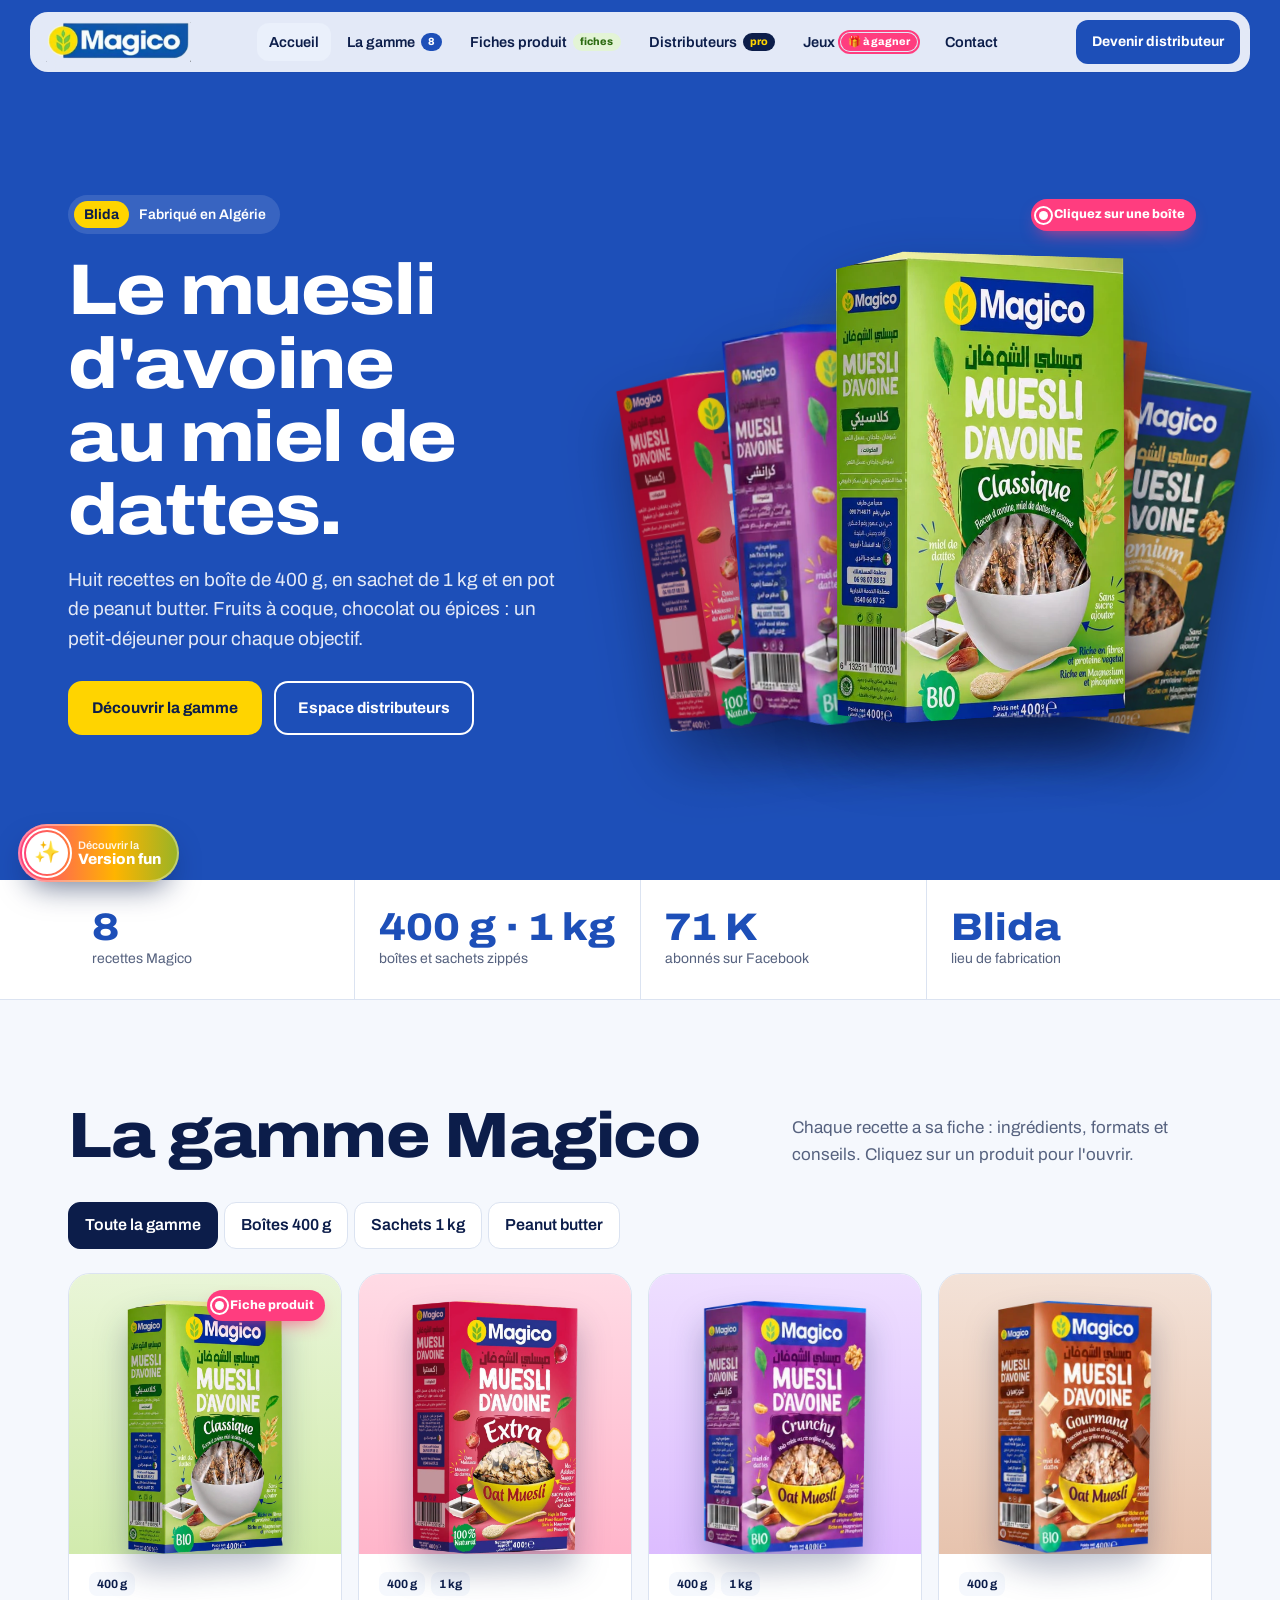
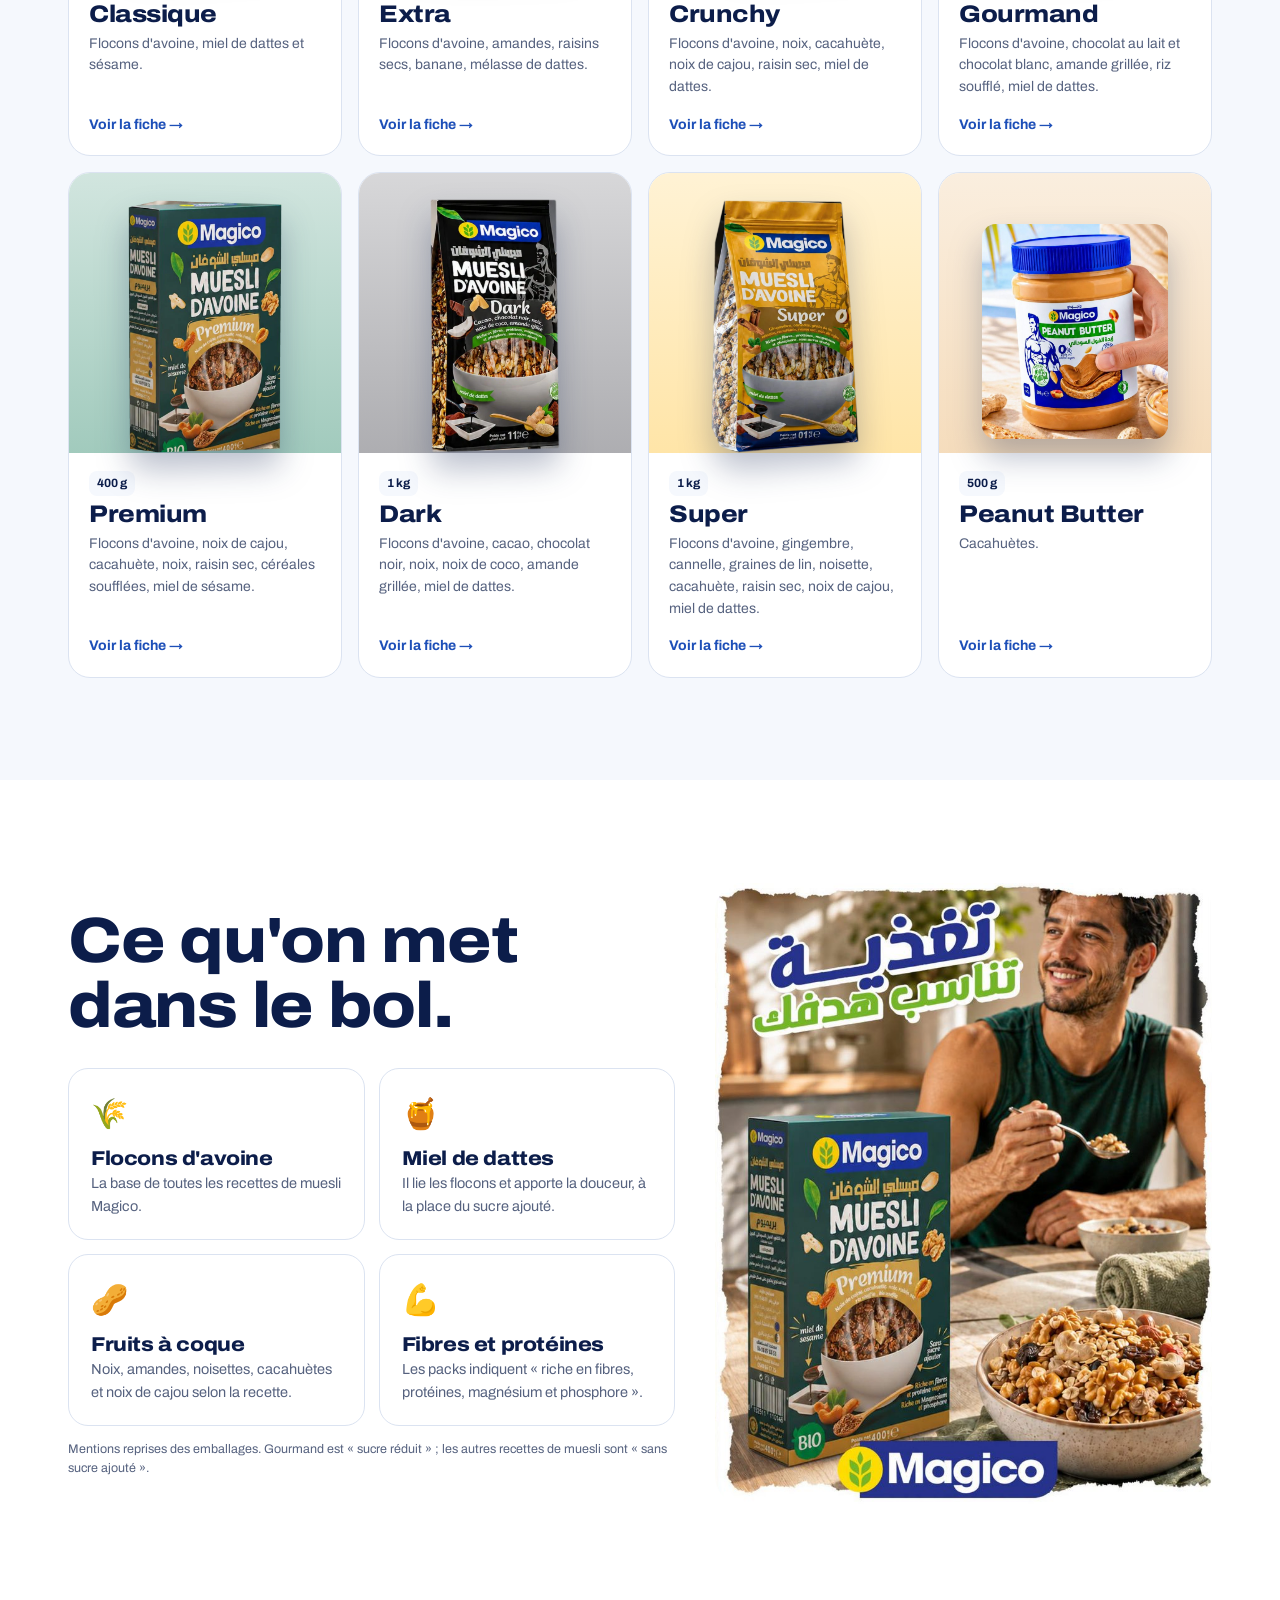
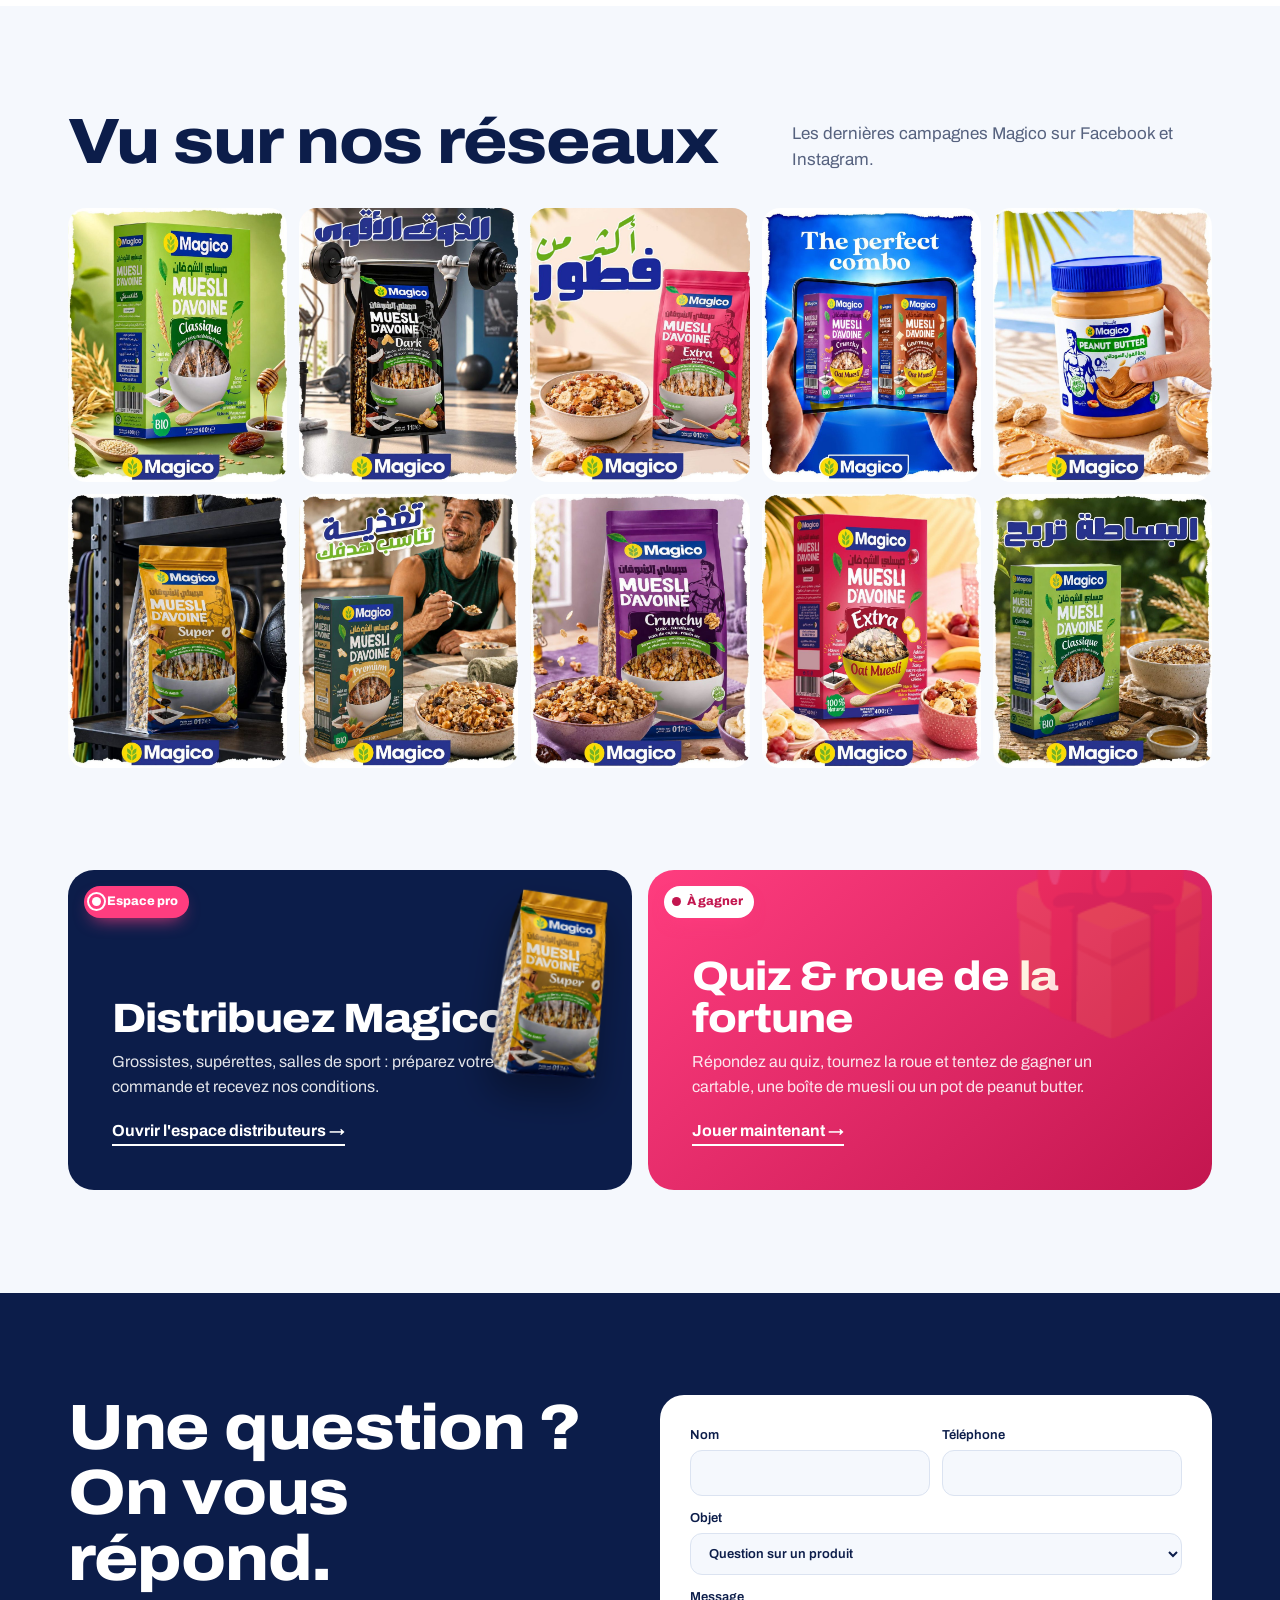
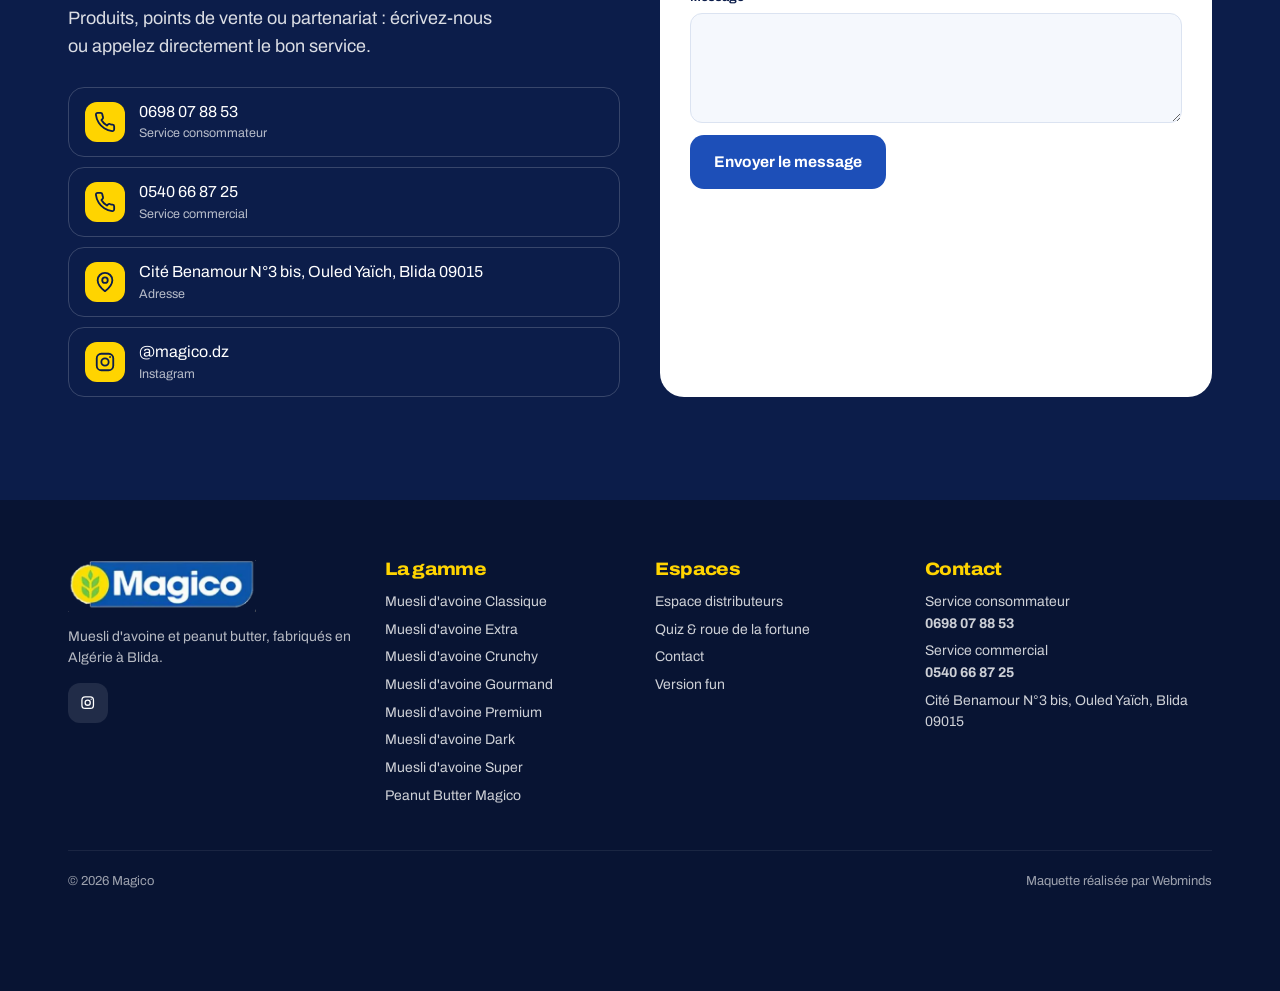
==== index.html @ 1b1b66eb "Magico : site 2 versions (corporate + fun), fiches produit, distributeurs, jeux" ====
<!DOCTYPE html>
<html lang="fr"><head>
<meta charset="utf-8"><meta name="viewport" content="width=device-width, initial-scale=1, viewport-fit=cover"><meta name="theme-color" content="#1d4fb8">
<link rel="preconnect" href="https://fonts.googleapis.com"><link rel="preconnect" href="https://fonts.gstatic.com" crossorigin>
<link href="https://fonts.googleapis.com/css2?family=Archivo:wdth,wght@100..125,400..800&family=Readex+Pro:wght@400;500;700&family=Lilita+One&family=Lalezar&display=swap" rel="stylesheet">
<link rel="stylesheet" href="style.css"><link rel="icon" href="img/logo-magico.png">
<title>Magico — Muesli d'avoine fabriqué à Blida</title>
<meta name="description" content="Magico : muesli d'avoine au miel de dattes (Classique, Extra, Crunchy, Gourmand, Premium, Dark, Super) et peanut butter. Fabriqué en Algérie, à Blida.">
</head><body data-v="corp">
<div id="hdr"></div>
<main id="main">
<section class="c-hero"><div class="wrap in">
 <div>
  <span class="kick"><b>Blida</b>Fabriqué en Algérie</span>
  <h1><span class="ln">Le muesli d'avoine</span><span class="ln">au miel de dattes.</span></h1>
  <p class="lead">Huit recettes en boîte de 400 g, en sachet de 1 kg et en pot de peanut butter. Fruits à coque, chocolat ou épices : un petit-déjeuner pour chaque objectif.</p>
  <div class="acts"><a class="btn y" href="#gamme">Découvrir la gamme</a><a class="btn o" href="distributeurs.html">Espace distributeurs</a></div>
 </div>
 <div class="fan" id="fan"><span class="disc"></span><span class="tap tr"><i></i>Cliquez sur une boîte</span></div>
</div></section>
<div class="stats"><div class="wrap in">
 <div class="stat"><b>8</b><span>recettes Magico</span></div>
 <div class="stat"><b>400 g · 1 kg</b><span>boîtes et sachets zippés</span></div>
 <div class="stat"><b>71 K</b><span>abonnés sur Facebook</span></div>
 <div class="stat"><b>Blida</b><span>lieu de fabrication</span></div>
</div></div>

<section id="gamme"><div class="wrap">
 <div class="shead"><h2>La gamme Magico</h2><p>Chaque recette a sa fiche : ingrédients, formats et conseils. Cliquez sur un produit pour l'ouvrir.</p></div>
 <div class="filters" id="filters" role="group" aria-label="Filtrer la gamme"></div>
 <div class="cgrid" id="cgrid"></div>
</div></section>

<section class="why"><div class="wrap whyg">
 <div class="rv">
  <h2>Ce qu'on met<br>dans le bol.</h2>
  <div class="wl">
   <div class="wi"><div class="e">🌾</div><h3>Flocons d'avoine</h3><p>La base de toutes les recettes de muesli Magico.</p></div>
   <div class="wi"><div class="e">🍯</div><h3>Miel de dattes</h3><p>Il lie les flocons et apporte la douceur, à la place du sucre ajouté.</p></div>
   <div class="wi"><div class="e">🥜</div><h3>Fruits à coque</h3><p>Noix, amandes, noisettes, cacahuètes et noix de cajou selon la recette.</p></div>
   <div class="wi"><div class="e">💪</div><h3>Fibres et protéines</h3><p>Les packs indiquent « riche en fibres, protéines, magnésium et phosphore ».</p></div>
  </div>
  <p class="note">Mentions reprises des emballages. Gourmand est « sucre réduit » ; les autres recettes de muesli sont « sans sucre ajouté ».</p>
 </div>
 <div class="whyimg rv"><img src="img/camp-premium.jpg" alt="Sportif prenant un bol de muesli Magico Premium" loading="lazy"></div>
</div></section>

<section><div class="wrap">
 <div class="shead"><h2>Vu sur nos réseaux</h2><p>Les dernières campagnes Magico sur Facebook et Instagram.</p></div>
 <div class="gal" id="gal"></div>
</div></section>

<section style="padding-top:0"><div class="wrap duo">
 <a class="blk a rv" href="distributeurs.html"><img class="pk" src="img/super-sac.webp" alt=""><span class="tap tl"><i></i>Espace pro</span><h3>Distribuez Magico</h3><p>Grossistes, supérettes, salles de sport : préparez votre commande et recevez nos conditions.</p><span class="go">Ouvrir l'espace distributeurs →</span></a>
 <a class="blk b rv" href="jeux.html"><span class="big" aria-hidden="true">🎁</span><span class="tap tl" style="background:#fff;color:#c3164f"><i style="background:#c3164f"></i>À gagner</span><h3>Quiz & roue de la fortune</h3><p>Répondez au quiz, tournez la roue et tentez de gagner un cartable, une boîte de muesli ou un pot de peanut butter.</p><span class="go">Jouer maintenant →</span></a>
</div></section>
<section class="contact" id="contact"><div class="wrap cg">
 <div><h2>Une question ?<br>On vous répond.</h2><p style="margin-top:14px;opacity:.85;font-size:18px;max-width:440px">Produits, points de vente ou partenariat : écrivez-nous ou appelez directement le bon service.</p>
  <div class="cinfo" id="cinfo"></div></div>
 <form class="f" id="cform">
  <label>Nom<input required autocomplete="name"></label><label>Téléphone<input type="tel" required autocomplete="tel"></label>
  <label class="full">Objet<select><option>Question sur un produit</option><option>Où acheter Magico ?</option><option>Devenir distributeur</option><option>Partenariat / sponsoring sportif</option></select></label>
  <label class="full">Message<textarea></textarea></label>
  <button class="btn" type="submit">Envoyer le message</button>
 </form></div></section>
</main>
<div id="ftr"></div>
<script src="data.js"></script><script src="core.js"></script>
<script>
document.getElementById('fan').insertAdjacentHTML('beforeend',['extra','crunchy','classique','gourmand','premium'].map(k=>'<a href="produit.html?p='+k+'" aria-label="'+P[k].full+'"><img src="'+P[k].img+'" alt=""></a>').join(''));
let line='all';const fl=document.getElementById('filters');
fl.innerHTML=LINES.map(l=>'<button type="button" data-l="'+l[0]+'" class="'+(l[0]==='all'?'on':'')+'" aria-pressed="'+(l[0]==='all')+'">'+l[1]+'</button>').join('');
const inLine=(k,l)=>l==='all'||P[k].line===l||(l==='sac'&&P[k].fmt.includes('1 kg'));
document.getElementById('cgrid').innerHTML=ORDER.map((k,i)=>{const p=P[k];return '<a class="pc" data-k="'+k+'" href="produit.html?p='+k+'" style="--c1:'+p.c1+'">'+(i===0?'<span class="tap tr"><i></i>Fiche produit</span>':'')+'<div class="vis">'+pimg(k)+'</div><div class="tx"><div class="fm">'+p.fmt.map(f=>'<span>'+f+'</span>').join('')+'</div><h3>'+p.name+'</h3><p>'+p.ing+'</p><span class="go">Voir la fiche →</span></div></a>'}).join('');
fl.addEventListener('click',e=>{const b=e.target.closest('button');if(!b)return;line=b.dataset.l;fl.querySelectorAll('button').forEach(x=>{x.classList.toggle('on',x===b);x.setAttribute('aria-pressed',x===b)});document.querySelectorAll('.pc').forEach(c=>c.classList.toggle('hide',!inLine(c.dataset.k,line)))});
const G=[['classique','camp-classique','La simplicité gagne'],['dark','camp-dark','Le goût le plus fort'],['extra','camp-extra','Plus qu\'un petit-déjeuner'],['crunchy','camp-combo','The perfect combo'],['peanut','camp-peanut','Peanut butter 500 g'],['super','camp-super','La régularité paie'],['premium','camp-premium','Une nutrition pour ton objectif'],['crunchy','camp-crunchy','Muesli Crunchy 1 kg'],['extra','camp-extra-box','Extra, 100 % naturel'],['classique','camp-classique2','Un petit-déj équilibré']];
document.getElementById('gal').innerHTML=G.map(g=>'<a href="produit.html?p='+g[0]+'"><img src="img/'+g[1]+'.jpg" alt="Campagne Magico : '+g[2]+'" loading="lazy"><span class="cap">'+g[2]+'</span></a>').join('');
document.getElementById('cinfo').innerHTML='<a href="'+CONTACT.consoTel+'">'+IC.phone+'<span>'+CONTACT.conso+'<small>Service consommateur</small></span></a><a href="'+CONTACT.comTel+'">'+IC.phone+'<span>'+CONTACT.com+'<small>Service commercial</small></span></a><a href="'+CONTACT.map+'" target="_blank" rel="noopener">'+IC.pin+'<span>'+CONTACT.addr+'<small>Adresse</small></span></a><a href="'+CONTACT.ig+'" target="_blank" rel="noopener">'+IC.ig+'<span>@magico.dz<small>Instagram</small></span></a>';document.getElementById('cform').onsubmit=e=>{e.preventDefault();okForm(e.target,'Message envoyé, merci !')};
reveal();
</script>
</body></html>
---- style.css ----
:root{--blue:#1d4fb8;--blue2:#173f95;--navy:#0c1d4a;--yel:#ffd400;--grn:#62b33a;--paper:#f5f8fd;--ink:#0c1d4a;--mut:#56627f;--line:#dbe3f1;--ease:cubic-bezier(.2,.8,.2,1)}
*{box-sizing:border-box;margin:0;padding:0}
:root{box-sizing:border-box;padding-top:env(safe-area-inset-top,0px);padding-bottom:env(safe-area-inset-bottom,0px)}
html{scroll-behavior:smooth;overflow-x:clip;scroll-padding-top:96px}
body{background:var(--paper);color:var(--ink);overflow-x:clip;-webkit-font-smoothing:antialiased;line-height:1.55;font-size:16px}
img{max-width:100%;display:block}a{color:inherit;text-decoration:none}button,input,select,textarea{font:inherit;color:inherit}
:focus-visible{outline:3px solid var(--yel);outline-offset:3px;border-radius:6px}
.skip{position:absolute;left:-9999px}.skip:focus{left:16px;top:16px;z-index:300;background:#fff;padding:10px 16px;border-radius:10px}
.wrap{max-width:1240px;margin:0 auto;padding-inline:clamp(18px,4vw,48px)}
section{padding-block:clamp(64px,8vw,112px);position:relative}
svg{width:1.1em;height:1.1em;flex:none}

/* ---------- THEMES ---------- */
.v-corp{font-family:'Archivo',system-ui,sans-serif}
.v-corp h1,.v-corp h2,.v-corp h3,.v-corp h4{font-family:'Archivo',sans-serif;font-stretch:112%;font-weight:800;letter-spacing:-.02em;line-height:1.02}
.v-fun{font-family:'Readex Pro',system-ui,sans-serif;--paper:#fff7ec;background:var(--paper)}
.v-fun h1,.v-fun h2,.v-fun h3,.v-fun h4{font-family:'Lilita One','Lalezar',sans-serif;font-weight:400;letter-spacing:.005em;line-height:1}
.ar{font-family:'Lalezar','Lilita One',sans-serif;direction:rtl;line-height:1.25}
h2{font-size:clamp(34px,5vw,66px)}

/* ---------- header ---------- */
header.top{position:fixed;top:calc(12px + env(safe-area-inset-top,0px));left:50%;transform:translateX(-50%);z-index:60;width:min(1220px,calc(100% - 24px));display:flex;align-items:center;justify-content:space-between;gap:14px;padding:8px 10px 8px 16px;border-radius:18px;transition:.35s;background:rgba(255,255,255,.88);backdrop-filter:blur(14px);-webkit-backdrop-filter:blur(14px);box-shadow:0 1px 0 rgba(12,29,74,.06)}
header.top.solid{box-shadow:0 14px 40px -18px rgba(12,29,74,.45)}
.v-fun header.top{border:3px solid var(--navy);box-shadow:5px 5px 0 var(--navy);border-radius:22px}
header.top .logo img{height:40px;width:auto}
header.top nav{display:flex;gap:4px;font-size:14.5px;font-weight:600}
header.top nav a{position:relative;padding:8px 12px;border-radius:12px;display:inline-flex;align-items:center;gap:6px;transition:background .2s}
header.top nav a:hover,header.top nav a.act{background:#eaf0fb}
.v-fun header.top nav a:hover,.v-fun header.top nav a.act{background:var(--yel)}
.hr{display:flex;align-items:center;gap:8px}
.cta{background:var(--blue);color:#fff;padding:11px 16px;border-radius:12px;font-weight:700;font-size:14px;white-space:nowrap;transition:.25s}
.cta:hover{background:var(--navy)}
.v-fun .cta{background:#ff3d7f;border:2.5px solid var(--navy);box-shadow:3px 3px 0 var(--navy)}
.burger{display:none;width:44px;height:44px;border-radius:12px;border:0;background:var(--yel);color:var(--navy);font-size:20px;cursor:pointer}
.menu{position:fixed;inset:0;z-index:80;background:var(--blue);color:#fff;display:none;flex-direction:column;justify-content:center;gap:6px;padding:0 28px}
.menu.open{display:flex}
.menu a{font-size:clamp(28px,8vw,44px);font-weight:800;display:flex;align-items:center;gap:12px}
.v-fun .menu{background:#ff3d7f}.v-fun .menu a{font-family:'Lilita One',sans-serif;font-weight:400}
.menu .mx{position:absolute;top:calc(20px + env(safe-area-inset-top,0px));inset-inline-end:20px;width:48px;height:48px;border-radius:14px;border:0;background:#fff;color:var(--navy);font-size:20px;cursor:pointer}

/* pastilles */
.pst{display:inline-flex;align-items:center;gap:4px;font-size:10.5px;font-weight:800;line-height:1;padding:4px 7px;border-radius:999px;font-family:'Archivo',sans-serif;font-stretch:100%;letter-spacing:.01em;position:relative}
.pst.n{background:var(--blue);color:#fff;min-width:20px;justify-content:center}
.pst.g{background:#e3f4d6;color:#2d6b12}
.pst.b{background:var(--navy);color:var(--yel)}
.pst.r{background:#ff3d7f;color:#fff}
.pst.live::after{content:"";position:absolute;inset:-3px;border-radius:999px;border:2px solid #ff3d7f;animation:ping 1.6s ease-out infinite}
.menu .pst{font-size:13px;padding:6px 10px}
@keyframes ping{0%{transform:scale(.9);opacity:.9}100%{transform:scale(1.35);opacity:0}}
/* "click here" pastille on site */
.tap{position:absolute;z-index:5;display:inline-flex;align-items:center;gap:6px;background:#ff3d7f;color:#fff;font-weight:800;font-size:12.5px;padding:6px 11px 6px 8px;border-radius:999px;box-shadow:0 8px 18px -8px rgba(255,61,127,.9);pointer-events:none;white-space:nowrap}
.tap i{width:9px;height:9px;border-radius:50%;background:#fff;position:relative}
.tap i::after{content:"";position:absolute;inset:-5px;border-radius:50%;border:2px solid #fff;animation:ping 1.4s ease-out infinite}
.tap.tl{top:16px;inset-inline-start:16px}.tap.tr{top:16px;inset-inline-end:16px}

/* version switch */
.vswitch{position:fixed;z-index:90;bottom:calc(18px + env(safe-area-inset-bottom,0px));inset-inline-start:18px;display:flex;align-items:center;gap:10px;padding:8px 18px 8px 8px;border-radius:999px;color:#fff;font-weight:800;font-size:15px;line-height:1.1;background:linear-gradient(90deg,#ff3d7f,#ffb400,#62b33a,#1d4fb8,#b26bff,#ff3d7f);background-size:300% 100%;animation:vsg 6s linear infinite,vsw 5s ease-in-out infinite;box-shadow:0 14px 30px -10px rgba(12,29,74,.6),inset 0 0 0 2px rgba(255,255,255,.35)}
.vswitch small{display:block;font-size:11px;font-weight:600;opacity:.9}
.vswitch .vs-i{width:42px;height:42px;border-radius:50%;background:#fff;display:grid;place-items:center;font-size:21px;position:relative}
.vswitch .vs-i::after{content:"";position:absolute;inset:-4px;border-radius:50%;border:2px solid #fff;animation:ping 1.6s ease-out infinite}
.vswitch:hover{animation-play-state:running,paused;transform:translateY(-3px) scale(1.03)}
.v-fun .vswitch{background:var(--navy);animation:vsw 5s ease-in-out infinite}
@keyframes vsg{to{background-position:300% 0}}
@keyframes vsw{0%,82%,100%{rotate:0deg}86%{rotate:-6deg}90%{rotate:5deg}94%{rotate:-3deg}}

/* buttons */
.btn{display:inline-flex;align-items:center;justify-content:center;gap:10px;padding:15px 24px;border-radius:14px;font-weight:700;font-size:15.5px;border:0;cursor:pointer;transition:transform .3s var(--ease),background .25s,box-shadow .3s;background:var(--blue);color:#fff;white-space:nowrap;position:relative}
.btn:hover{transform:translateY(-2px);background:var(--navy)}
.btn.y{background:var(--yel);color:var(--navy)}.btn.y:hover{background:#ffe55a}
.btn.o{background:transparent;color:inherit;box-shadow:inset 0 0 0 2px currentColor}.btn.o:hover{background:rgba(255,255,255,.12)}
.btn.done{background:#1f9d55!important;color:#fff!important}
.v-fun .btn{font-family:'Lilita One',sans-serif;font-weight:400;font-size:18px;letter-spacing:.02em;border:3px solid var(--navy);box-shadow:4px 4px 0 var(--navy);border-radius:16px}
.v-fun .btn:hover{transform:translate(-2px,-2px);box-shadow:6px 6px 0 var(--navy)}
.v-fun .btn:active{transform:translate(3px,3px);box-shadow:1px 1px 0 var(--navy)}
.v-fun .btn.o{background:#fff;color:var(--navy)}

/* reveal */
.rv{opacity:0;transform:translateY(26px);transition:opacity .7s,transform .8s var(--ease)}
.rv.in{opacity:1;transform:none}

/* ---------- CORPORATE HOME ---------- */
.c-hero{padding:0;background:var(--blue);color:#fff;overflow:hidden}
.c-hero .in{display:grid;grid-template-columns:1fr 1.05fr;align-items:center;gap:30px;min-height:min(100svh,880px);padding-block:120px 70px}
.c-hero .kick{display:inline-flex;align-items:center;gap:10px;font-size:14px;font-weight:600;background:rgba(255,255,255,.12);padding:6px 14px 6px 6px;border-radius:999px}
.c-hero .kick b{background:var(--yel);color:var(--navy);border-radius:999px;padding:3px 10px}
.c-hero h1{font-size:clamp(40px,5.6vw,80px);margin:20px 0 18px}
.c-hero h1 .ln{display:block}
.c-hero p.lead{font-size:clamp(16px,1.5vw,19px);opacity:.88;max-width:500px;margin-bottom:28px}
.c-hero .acts{display:flex;gap:12px;flex-wrap:wrap}
.fan{position:relative;height:clamp(360px,44vw,600px)}
.fan a{display:block}.fan img{position:absolute;bottom:4%;height:78%;width:auto;filter:drop-shadow(0 30px 30px rgba(5,15,50,.45));transition:transform .6s var(--ease)}
.fan a:nth-of-type(1) img{left:0;transform:rotate(-9deg);height:64%;z-index:1}
.fan a:nth-of-type(2) img{left:16%;transform:rotate(-4deg);height:72%;z-index:2}
.fan a:nth-of-type(3) img{left:34%;z-index:4;height:84%}
.fan a:nth-of-type(4) img{right:14%;transform:rotate(5deg);height:72%;z-index:3}
.fan a:nth-of-type(5) img{right:-2%;transform:rotate(10deg);height:64%;z-index:2}
.fan:hover a:nth-of-type(1) img{transform:rotate(-14deg) translateX(-14px)}.fan:hover a:nth-of-type(5) img{transform:rotate(15deg) translateX(14px)}
.fan .disc{position:absolute;inset:8% 6% 0;border-radius:50%;background:radial-gradient(circle,rgba(255,212,0,.5),rgba(255,212,0,0) 62%)}
.stats{background:#fff;border-bottom:1px solid var(--line)}
.stats .in{display:grid;grid-template-columns:repeat(4,1fr)}
.stat{padding:28px 24px;border-inline-start:1px solid var(--line)}
.stat:first-child{border:0}
.stat b{display:block;font-size:clamp(28px,3vw,40px);font-stretch:112%;font-weight:800;color:var(--blue);line-height:1}
.stat span{font-size:14px;color:var(--mut)}
.shead{display:flex;justify-content:space-between;align-items:flex-end;gap:24px;flex-wrap:wrap;margin-bottom:34px}
.shead p{max-width:420px;color:var(--mut);font-size:17px}
.v-fun .shead p{color:inherit;opacity:.8}
.filters{display:flex;gap:6px;flex-wrap:wrap;margin-bottom:24px}
.filters button{border:1.5px solid var(--line);background:#fff;border-radius:12px;padding:10px 16px;font-weight:600;cursor:pointer;transition:.2s}
.filters button:hover{border-color:var(--blue)}
.filters button.on{background:var(--navy);border-color:var(--navy);color:#fff}
.v-fun .filters button{border:2.5px solid var(--navy);font-weight:700}
.v-fun .filters button.on{background:#ff3d7f;border-color:var(--navy);box-shadow:3px 3px 0 var(--navy)}
.cgrid{display:grid;grid-template-columns:repeat(4,1fr);gap:16px}
.pc{position:relative;background:#fff;border:1px solid var(--line);border-radius:22px;overflow:hidden;display:flex;flex-direction:column;transition:transform .45s var(--ease),box-shadow .45s}
.pc:hover{transform:translateY(-6px);box-shadow:0 30px 50px -30px rgba(12,29,74,.5)}
.pc .vis{height:280px;display:flex;align-items:flex-end;justify-content:center;padding:26px 20px 0;background:linear-gradient(180deg,color-mix(in srgb,var(--c1) 22%,#fff),color-mix(in srgb,var(--c1) 45%,#fff));position:relative}
.pc .vis img{max-height:100%;width:auto;max-width:80%;filter:drop-shadow(0 18px 16px rgba(12,29,74,.28));transition:transform .5s var(--ease)}
.pc .vis img.ph{border-radius:14px;max-height:92%;object-fit:cover;margin-bottom:14px}
.pc:hover .vis img{transform:translateY(-8px) scale(1.03)}
.pc .tx{padding:18px 20px 20px;display:flex;flex-direction:column;gap:6px;flex:1}
.pc .fm{display:flex;gap:6px;flex-wrap:wrap}
.pc .fm span{font-size:12px;font-weight:700;background:var(--paper);border-radius:8px;padding:3px 8px}
.pc h3{font-size:24px}
.pc p{font-size:14px;color:var(--mut)}
.pc .go{margin-top:auto;padding-top:10px;font-weight:700;font-size:14px;color:var(--blue);display:inline-flex;gap:6px}
.pc.hide{display:none}
.why{background:#fff}
.whyg{display:grid;grid-template-columns:1.1fr .9fr;gap:40px;align-items:center}
.wl{display:grid;grid-template-columns:1fr 1fr;gap:14px;margin-top:30px}
.wi{border:1px solid var(--line);border-radius:20px;padding:22px}
.wi .e{font-size:30px}
.wi h3{font-size:20px;margin:10px 0 4px}
.wi p{font-size:14.5px;color:var(--mut)}
.whyimg{border-radius:28px;overflow:hidden;aspect-ratio:4/5}
.whyimg img{width:100%;height:100%;object-fit:cover}
.note{font-size:12.5px;color:var(--mut);margin-top:14px}
.gal{display:grid;grid-template-columns:repeat(5,1fr);gap:12px}
.gal a{border-radius:18px;overflow:hidden;aspect-ratio:4/5;position:relative}
.gal img{width:100%;height:100%;object-fit:cover;transition:transform .6s var(--ease)}
.gal a:hover img{transform:scale(1.05)}
.gal .cap{position:absolute;inset:auto 10px 10px 10px;background:rgba(255,255,255,.92);border-radius:10px;padding:6px 10px;font-size:13px;font-weight:700;transform:translateY(130%);transition:.35s var(--ease)}
.gal a:hover .cap,.gal a:focus .cap{transform:none}
.duo{display:grid;grid-template-columns:1fr 1fr;gap:16px}
.blk{position:relative;border-radius:26px;padding:clamp(26px,4vw,44px);min-height:320px;overflow:hidden;color:#fff;display:flex;flex-direction:column;justify-content:flex-end;transition:transform .45s var(--ease)}
.blk:hover{transform:translateY(-5px)}
.blk.a{background:var(--navy)}.blk.b{background:linear-gradient(140deg,#ff3d7f,#c3164f)}
.blk h3{font-size:clamp(28px,3.2vw,42px)}
.blk p{opacity:.88;max-width:420px;margin-top:10px}
.blk .go{margin-top:20px;font-weight:700;display:inline-flex;gap:8px;align-self:flex-start;border-bottom:2px solid}
.blk .big{position:absolute;inset-inline-end:-10px;top:-20px;font-size:180px;opacity:.15;line-height:1}
.blk img.pk{position:absolute;inset-inline-end:24px;top:24px;height:58%;width:auto;filter:drop-shadow(0 20px 18px rgba(0,0,0,.35));transform:rotate(8deg)}

/* contact */
.contact{background:var(--navy);color:#fff}
.cg{display:grid;grid-template-columns:1fr 1fr;gap:40px}
.cinfo{display:grid;gap:10px;margin-top:26px}
.cinfo a{display:flex;align-items:center;gap:14px;border:1px solid rgba(255,255,255,.18);border-radius:16px;padding:12px 16px;transition:.25s}
.cinfo a:hover{background:rgba(255,255,255,.08)}
.cinfo svg{width:40px;height:40px;padding:9px;border-radius:12px;background:var(--yel);color:var(--navy)}
.cinfo small{display:block;opacity:.7;font-size:12.5px}
.f{display:grid;grid-template-columns:1fr 1fr;gap:12px;background:#fff;color:var(--ink);border-radius:24px;padding:clamp(18px,3vw,30px);align-content:start}
.f .full{grid-column:1/-1}
.f label{display:grid;gap:5px;font-size:13px;font-weight:600}
.f input,.f select,.f textarea{border:1.5px solid var(--line);background:var(--paper);border-radius:12px;padding:12px 14px;width:100%}
.f input:focus,.f select:focus,.f textarea:focus{outline:none;border-color:var(--blue)}
.f textarea{min-height:110px;resize:vertical}
.f .btn{grid-column:1/-1;justify-self:start}
.v-fun .f{border:3px solid var(--navy);box-shadow:6px 6px 0 var(--navy)}
.v-fun .f input,.v-fun .f select,.v-fun .f textarea{border:2px solid var(--navy);background:#fff}

/* footer */
.ft{background:#081433;color:#fff;padding:60px 0 100px}
.fg{display:grid;grid-template-columns:1.2fr 1fr 1fr 1.2fr;gap:30px}
.flogo{height:52px;width:auto;margin-bottom:14px}
.ft p{opacity:.7;font-size:14px;max-width:300px}
.ft h4{font-size:18px;margin-bottom:10px;color:var(--yel)}
.ft a{display:block;opacity:.8;font-size:14px;padding:3px 0}.ft a:hover{opacity:1;color:var(--yel)}
.soc{display:flex;gap:8px;margin-top:14px}.soc a{width:40px;height:40px;border-radius:12px;background:rgba(255,255,255,.1);display:grid;place-items:center;opacity:1}
.fb{display:flex;justify-content:space-between;flex-wrap:wrap;gap:10px;border-top:1px solid rgba(255,255,255,.12);margin-top:40px;padding-top:20px;font-size:13px;opacity:.6}

/* ---------- FUN HOME ---------- */
.f-hero{--c1:#9ad24a;--c2:#3f8a1f;--ink2:#123a0c;padding:0;min-height:100svh;overflow:hidden;background:var(--c1);transition:background-color .7s;color:var(--navy);display:flex;flex-direction:column}
.f-hero canvas{position:absolute;inset:0;width:100%;height:100%;z-index:1}
.f-hero .giant{position:absolute;left:0;right:0;top:50%;translate:0 -46%;z-index:0;white-space:nowrap;font-family:'Lilita One';font-size:clamp(140px,26vw,380px);line-height:.9;color:transparent;-webkit-text-stroke:3px rgba(255,255,255,.55);pointer-events:none;overflow:hidden}
.f-hero .giant div{display:inline-block;animation:mq 26s linear infinite}
@keyframes mq{to{transform:translateX(-50%)}}
.f-hero .in{position:relative;z-index:2;flex:1;display:grid;grid-template-columns:.9fr 1.1fr;align-items:center;gap:20px;padding-block:120px 60px;pointer-events:none}
.f-hero .in a,.f-hero .in button{pointer-events:auto}
.f-hero .ar{font-size:clamp(40px,6vw,86px);color:#fff;-webkit-text-stroke:2px var(--navy);paint-order:stroke fill;text-shadow:5px 5px 0 var(--navy);text-align:start}
.f-hero h1{font-size:clamp(46px,6.4vw,96px);margin:6px 0 14px;color:#fff;-webkit-text-stroke:2.5px var(--navy);paint-order:stroke fill;text-shadow:6px 6px 0 var(--navy)}
.f-hero p.lead{font-size:18px;max-width:430px;font-weight:500;margin-bottom:24px;background:#fff;border:3px solid var(--navy);border-radius:18px;padding:14px 16px;box-shadow:4px 4px 0 var(--navy)}
.f-hero .acts{display:flex;gap:12px;flex-wrap:wrap}
.flow{position:relative;height:clamp(380px,46vw,620px);perspective:1400px;touch-action:pan-y}
.flow .it{position:absolute;left:50%;bottom:6%;height:80%;width:auto;transform-origin:50% 100%;transition:transform .7s var(--ease),opacity .5s,filter .5s;cursor:pointer;filter:drop-shadow(0 28px 24px rgba(12,29,74,.45))}
.flow .it img{height:100%;width:auto;pointer-events:none}
.flow .it.ph img{border-radius:24px;border:4px solid var(--navy);height:72%}
.flow .arr{position:absolute;bottom:0;z-index:20;width:54px;height:54px;border-radius:50%;border:3px solid var(--navy);background:#fff;color:var(--navy);font-size:22px;cursor:pointer;box-shadow:3px 3px 0 var(--navy)}
.flow .arr.p{left:6%}.flow .arr.n{right:6%}
.flow .arr:active{transform:translate(2px,2px);box-shadow:1px 1px 0 var(--navy)}
.dots{display:flex;gap:6px;margin-top:22px;flex-wrap:wrap}
.dots button{width:38px;height:38px;border-radius:12px;border:3px solid var(--navy);background:var(--c);cursor:pointer;transition:.25s}
.dots button.on{transform:translateY(-4px);box-shadow:3px 3px 0 var(--navy)}
.hint{display:inline-block;margin-top:14px;font-weight:600;font-size:13.5px;background:rgba(255,255,255,.7);border-radius:10px;padding:4px 10px}
.wave2{position:relative;z-index:3;height:60px;margin-top:-1px}
.wave2 svg{width:100%;height:100%;display:block}.wave2 path{fill:var(--paper)}
.tape{background:var(--navy);color:var(--yel);overflow:hidden;white-space:nowrap;padding:14px 0;transform:rotate(-1.5deg);margin:10px -2% 0;font-family:'Lilita One';font-size:clamp(22px,3vw,36px)}
.tape div{display:inline-block;animation:mq 30s linear infinite}
.tape span{margin:0 18px}.tape span:nth-child(3n){color:#ff3d7f}.tape span:nth-child(3n+1){color:#9ad24a}
.moods{display:grid;grid-template-columns:repeat(6,1fr);gap:10px}
.mood{border:3px solid var(--navy);border-radius:20px;background:#fff;padding:16px 12px;cursor:pointer;display:flex;flex-direction:column;align-items:center;gap:6px;font-weight:700;font-size:15px;text-align:center;transition:.25s var(--ease);box-shadow:4px 4px 0 var(--navy)}
.mood .e{font-size:38px;line-height:1}
.mood:hover{transform:translate(-2px,-3px) rotate(-2deg)}
.mood.on{background:var(--yel)}
.mres{margin-top:22px}
.mbox{display:grid;grid-template-columns:auto 1fr;gap:24px;align-items:center;border:3px solid var(--navy);border-radius:28px;padding:20px;background:var(--c1);box-shadow:8px 8px 0 var(--navy);animation:pop .5s var(--ease)}
@keyframes pop{from{opacity:0;transform:translateY(16px) scale(.97)}}
.mbox .im{display:flex;align-items:flex-end;gap:10px;height:250px}
.mbox .im img{height:100%;width:auto;filter:drop-shadow(0 14px 12px rgba(12,29,74,.35))}
.mbox .im img.ph{border-radius:16px;border:3px solid var(--navy);height:80%}
.mbox .im img+img{height:84%}
.mbox h3{font-size:clamp(28px,3vw,42px);color:#fff;-webkit-text-stroke:1.5px var(--navy);paint-order:stroke fill;text-shadow:3px 3px 0 var(--navy)}
.mbox p{font-weight:500;margin:8px 0 16px;max-width:460px;background:rgba(255,255,255,.85);border-radius:12px;padding:10px 12px}
.stk{display:grid;grid-template-columns:repeat(4,1fr);gap:22px 18px}
.st{position:relative;border:3px solid var(--navy);border-radius:28px;background:var(--c1);padding:18px 18px 20px;min-height:400px;display:flex;flex-direction:column;justify-content:flex-end;box-shadow:6px 6px 0 var(--navy);transition:transform .4s var(--ease);overflow:hidden}
.st:nth-child(4n+1){rotate:-1.5deg}.st:nth-child(4n+2){rotate:1deg}.st:nth-child(4n+3){rotate:-.5deg}.st:nth-child(4n){rotate:1.6deg}
.st:hover{transform:translateY(-8px) rotate(2deg)}
.st .im{position:absolute;inset:20px 10px 120px;display:flex;align-items:center;justify-content:center}
.st .im img{max-height:100%;max-width:86%;width:auto;filter:drop-shadow(0 16px 14px rgba(12,29,74,.4));transition:transform .5s var(--ease)}
.st .im img.ph{border-radius:16px;border:3px solid var(--navy);max-height:86%}
.st:hover .im img{transform:scale(1.07) rotate(-4deg)}
.st .lb{position:relative;background:#fff;border:3px solid var(--navy);border-radius:16px;padding:10px 12px}
.st h3{font-size:28px}
.st .lb p{font-size:13px;font-weight:500;opacity:.8}
.st .ar{position:absolute;top:14px;inset-inline-end:16px;font-size:22px;color:#fff;-webkit-text-stroke:1px var(--navy);paint-order:stroke fill;text-shadow:2px 2px 0 var(--navy)}
.st.hide{display:none}
.pola{display:flex;gap:18px;overflow-x:auto;padding:20px clamp(18px,4vw,48px) 30px;scroll-snap-type:x mandatory;scrollbar-width:none}
.pola a{flex:0 0 clamp(220px,24vw,300px);background:#fff;padding:10px 10px 14px;border:3px solid var(--navy);border-radius:10px;box-shadow:5px 5px 0 var(--navy);scroll-snap-align:start;transition:transform .35s var(--ease)}
.pola a:nth-child(odd){rotate:-2deg}.pola a:nth-child(even){rotate:2deg}
.pola a:hover{transform:translateY(-6px) rotate(0)}
.pola img{aspect-ratio:4/5;object-fit:cover;width:100%;border-radius:4px}
.pola span{display:block;margin-top:8px;font-family:'Lilita One';font-size:20px;text-align:center}
.gameteaser{background:#ff3d7f;color:#fff;border-radius:36px;margin-inline:clamp(10px,2vw,24px);overflow:hidden;border:3px solid var(--navy);box-shadow:8px 8px 0 var(--navy)}
.gameteaser .in{display:grid;grid-template-columns:1fr auto;gap:30px;align-items:center;position:relative;z-index:2}
.gameteaser h2{color:#fff;-webkit-text-stroke:2px var(--navy);paint-order:stroke fill;text-shadow:5px 5px 0 var(--navy)}
.gameteaser p{font-size:18px;max-width:520px;margin:14px 0 22px;font-weight:500}
.miniwheel{width:clamp(200px,24vw,300px);aspect-ratio:1;border-radius:50%;border:6px solid var(--navy);animation:spin 14s linear infinite;box-shadow:6px 6px 0 var(--navy)}
@keyframes spin{to{rotate:360deg}}
.prz{display:flex;gap:8px;flex-wrap:wrap}
.prz span{background:#fff;color:var(--navy);border:2.5px solid var(--navy);border-radius:12px;padding:5px 10px;font-weight:700;font-size:14px}
.v-fun .contact{background:var(--blue)}
.v-fun .pc{border:3px solid var(--navy);box-shadow:5px 5px 0 var(--navy)}

/* ---------- PRODUCT PAGE ---------- */
.p-hero{--c1:#9ad24a;--c2:#3f8a1f;padding:0;overflow:hidden;color:var(--k,#fff);background:linear-gradient(150deg,var(--c1),var(--c2))}
.v-corp .p-hero{background:linear-gradient(160deg,color-mix(in srgb,var(--c1) 20%,#fff),color-mix(in srgb,var(--c1) 40%,#fff));color:var(--ink)}
.p-hero .in{display:grid;grid-template-columns:1fr 1fr;gap:30px;align-items:center;padding-block:130px 70px;position:relative;z-index:2;pointer-events:none}
.p-hero .in a,.p-hero .in button{pointer-events:auto}
.p-hero canvas{position:absolute;inset:0;width:100%;height:100%;z-index:1}
.crumb{font-size:14px;display:flex;gap:8px;flex-wrap:wrap;opacity:.85}.crumb a{text-decoration:underline}
.p-hero h1{font-size:clamp(42px,6vw,84px);margin:14px 0 6px}
.v-fun .p-hero h1{color:#fff;-webkit-text-stroke:2.5px var(--navy);paint-order:stroke fill;text-shadow:5px 5px 0 var(--navy)}
.p-hero .ar{font-size:clamp(28px,3.6vw,48px)}
.v-fun .p-hero .ar{color:var(--yel);-webkit-text-stroke:1.5px var(--navy);paint-order:stroke fill;text-shadow:3px 3px 0 var(--navy)}
.v-corp .p-hero .ar{color:var(--blue)}
.p-hero .lead{font-size:18px;max-width:520px;margin:14px 0 20px}
.v-fun .p-hero .lead{background:#fff;color:var(--navy);border:3px solid var(--navy);border-radius:16px;padding:12px 14px;box-shadow:4px 4px 0 var(--navy)}
.chips{display:flex;flex-wrap:wrap;gap:8px;margin-bottom:22px}
.chips span{border-radius:10px;padding:6px 12px;font-weight:700;font-size:14px;background:rgba(255,255,255,.75);color:var(--navy)}
.v-fun .chips span{border:2.5px solid var(--navy)}
.pstage{position:relative;height:clamp(380px,46vw,600px);display:flex;align-items:flex-end;justify-content:center}
.pstage .ring{position:absolute;width:82%;aspect-ratio:1;border-radius:50%;bottom:4%;background:radial-gradient(circle,rgba(255,255,255,.55),rgba(255,255,255,0) 66%)}
.pstage img{position:relative;max-height:92%;width:auto;max-width:88%;filter:drop-shadow(0 34px 30px rgba(12,29,74,.4));transition:transform .4s ease-out,opacity .4s}
.pstage img.ph{border-radius:26px;max-height:80%;border:4px solid #fff;margin-bottom:6%}
.fmtsw{display:flex;gap:8px;margin-bottom:22px}
.fmtsw button{border:2px solid currentColor;background:transparent;border-radius:12px;padding:8px 14px;font-weight:800;cursor:pointer}
.fmtsw button.on{background:var(--navy);color:#fff;border-color:var(--navy)}
.pgrid{display:grid;grid-template-columns:1.15fr .85fr;gap:20px;align-items:start}
.panel{background:#fff;border:1px solid var(--line);border-radius:24px;padding:clamp(22px,3vw,34px)}
.v-fun .panel{border:3px solid var(--navy);box-shadow:6px 6px 0 var(--navy)}
.panel h2{font-size:clamp(26px,2.8vw,36px);margin-bottom:14px}
.panel+.panel{margin-top:18px}
.cl{list-style:none;display:grid;gap:10px}
.cl li{display:flex;gap:12px;align-items:flex-start}
.cl svg{width:26px;height:26px;padding:4px;border-radius:8px;background:#e3f4d6;color:#2d6b12}
.spec{display:grid;grid-template-columns:1fr 1fr;gap:10px;margin-top:16px}
.spec div{background:var(--paper);border-radius:14px;padding:12px 14px}
.spec small{display:block;font-size:12.5px;color:var(--mut)}
.spec b{font-size:18px}
.steps{list-style:none;counter-reset:s;display:grid;gap:12px}
.steps li{counter-increment:s;display:flex;gap:14px;align-items:flex-start}
.steps li::before{content:counter(s);flex:none;width:34px;height:34px;border-radius:10px;background:var(--yel);color:var(--navy);font-weight:800;display:grid;place-items:center}
.campimg{border-radius:18px;overflow:hidden;margin-top:6px}
.rel{display:grid;grid-template-columns:repeat(4,1fr);gap:14px}

/* ---------- DISTRIBUTEURS ---------- */
.d-hero{padding:0;background:var(--navy);color:#fff;overflow:hidden}
.v-fun .d-hero{background:#b26bff}
.d-hero .in{padding-block:140px 80px;display:grid;grid-template-columns:1.1fr .9fr;gap:30px;align-items:center;position:relative;z-index:2;pointer-events:none}
.d-hero .in a{pointer-events:auto}
.d-hero canvas{position:absolute;inset:0;width:100%;height:100%;z-index:1}
.d-hero h1{font-size:clamp(40px,5.6vw,78px);margin:14px 0}
.v-fun .d-hero h1{-webkit-text-stroke:2.5px var(--navy);paint-order:stroke fill;text-shadow:5px 5px 0 var(--navy)}
.d-hero .lead{font-size:18px;opacity:.9;max-width:520px}
.d-hero .pile{position:relative;height:clamp(300px,34vw,440px)}
.d-hero .pile img{position:absolute;bottom:0;height:86%;width:auto;filter:drop-shadow(0 24px 22px rgba(0,0,0,.4))}
.d-hero .pile img:nth-child(1){left:0;transform:rotate(-8deg)}.d-hero .pile img:nth-child(2){left:30%;z-index:2;height:96%}.d-hero .pile img:nth-child(3){right:0;transform:rotate(8deg)}
.perks{display:grid;grid-template-columns:repeat(4,1fr);gap:14px}
.perk{background:#fff;border:1px solid var(--line);border-radius:22px;padding:22px}
.v-fun .perk{border:3px solid var(--navy);box-shadow:5px 5px 0 var(--navy)}
.perk .e{font-size:34px}.perk h3{font-size:20px;margin:10px 0 6px}.perk p{font-size:14.5px;color:var(--mut)}
.v-fun .perk p{color:inherit;opacity:.8}
.sim{display:grid;grid-template-columns:1.35fr .65fr;gap:18px;align-items:start}
.srow{display:grid;grid-template-columns:64px 1fr auto auto;gap:14px;align-items:center;background:#fff;border:1px solid var(--line);border-radius:18px;padding:10px 14px;margin-bottom:8px}
.v-fun .srow{border:2.5px solid var(--navy)}
.srow img{height:58px;width:auto;margin-inline:auto;max-width:60px;object-fit:contain}
.srow img.ph{border-radius:10px}
.srow b{display:block;font-size:16px;line-height:1.15}.srow small{color:var(--mut);font-size:13px}
.srow select{border:1.5px solid var(--line);border-radius:10px;padding:7px 8px;background:var(--paper);font-weight:600;font-size:14px}
.qty{display:flex;align-items:center;gap:6px}
.qty button{width:36px;height:36px;border-radius:10px;border:1.5px solid var(--navy);background:#fff;font-weight:800;cursor:pointer;font-size:17px}
.qty button:hover{background:var(--navy);color:#fff}
.qty output{min-width:30px;text-align:center;font-weight:800;font-size:18px}
.recap{position:sticky;top:100px;background:var(--navy);color:#fff;border-radius:24px;padding:24px}
.v-fun .recap{border:3px solid var(--navy);box-shadow:6px 6px 0 #ff3d7f}
.recap h3{font-size:26px;color:var(--yel)}
.recap ul{list-style:none;margin:14px 0;display:grid;gap:6px;font-size:14.5px}
.recap li{display:flex;justify-content:space-between;gap:10px;border-bottom:1px dashed rgba(255,255,255,.2);padding-bottom:6px}
.recap .tot{font-size:24px;font-weight:800;margin-bottom:16px}
.recap .f{background:transparent;padding:0;grid-template-columns:1fr;border:0;box-shadow:none}
.recap .f input,.recap .f select{background:rgba(255,255,255,.95)}
.wil{display:flex;gap:10px;flex-wrap:wrap;align-items:center}
.wil select{border:1.5px solid var(--line);border-radius:12px;padding:12px 14px;background:#fff;min-width:240px;font-weight:600}
.wres{margin-top:14px;font-weight:600}

/* ---------- JEUX ---------- */
.j-hero{padding:0;background:#ff3d7f;color:#fff;overflow:hidden}
.v-corp .j-hero{background:var(--blue)}
.j-hero .in{padding-block:140px 70px;position:relative;z-index:2;text-align:center;pointer-events:none}
.j-hero .in *{pointer-events:auto}
.j-hero canvas{position:absolute;inset:0;width:100%;height:100%;z-index:1}
.j-hero h1{font-size:clamp(44px,6.4vw,92px)}
.v-fun .j-hero h1{-webkit-text-stroke:2.5px var(--navy);paint-order:stroke fill;text-shadow:6px 6px 0 var(--navy)}
.j-hero p{font-size:19px;max-width:620px;margin:14px auto 22px;opacity:.92}
.j-hero .prz{justify-content:center}
.tabs{display:flex;gap:8px;justify-content:center;margin-bottom:30px}
.tabs button{border:2px solid var(--navy);background:#fff;border-radius:14px;padding:12px 22px;font-weight:800;font-size:16px;cursor:pointer;position:relative}
.tabs button.on{background:var(--navy);color:#fff}
.v-fun .tabs button{border-width:3px;box-shadow:4px 4px 0 var(--navy)}
.v-fun .tabs button.on{background:var(--yel);color:var(--navy)}
.game{display:none}.game.on{display:block}
.wheelwrap{display:grid;grid-template-columns:1fr .8fr;gap:30px;align-items:center}
.wheel{position:relative;width:min(520px,88vw);aspect-ratio:1;margin-inline:auto}
.wheel canvas{width:100%;height:100%;border-radius:50%;box-shadow:0 30px 60px -24px rgba(12,29,74,.6);transition:transform 5.2s cubic-bezier(.12,.82,.1,1)}
.v-fun .wheel canvas{box-shadow:8px 8px 0 var(--navy)}
.wheel .ptr{position:absolute;top:-14px;left:50%;translate:-50% 0;width:0;height:0;border-left:22px solid transparent;border-right:22px solid transparent;border-top:42px solid #ff3d7f;filter:drop-shadow(0 4px 0 var(--navy));z-index:3}
.wheel .hub{position:absolute;inset:50%;width:92px;height:92px;translate:-50% -50%;border-radius:50%;background:#fff;border:5px solid var(--navy);display:grid;place-items:center;z-index:2;cursor:pointer;font-weight:900;color:var(--navy);font-size:15px;text-align:center;line-height:1.05}
.wheel .hub:hover{background:var(--yel)}
.wside h2{font-size:clamp(30px,3.6vw,48px)}
.wside p{color:var(--mut);margin:10px 0 18px}
.v-fun .wside p{color:inherit;opacity:.8}
.plist{list-style:none;display:grid;gap:8px;margin:16px 0 22px}
.plist li{display:flex;align-items:center;gap:12px;background:#fff;border:1px solid var(--line);border-radius:14px;padding:8px 12px;font-weight:600}
.v-fun .plist li{border:2.5px solid var(--navy)}
.plist li i{font-style:normal;width:34px;height:34px;border-radius:10px;display:grid;place-items:center;font-size:18px}
.win{display:none;margin-top:18px;border-radius:20px;padding:20px;background:var(--yel);color:var(--navy);animation:pop .5s var(--ease)}
.win.on{display:block}
.win h3{font-size:26px}
.win .f{margin-top:12px;grid-template-columns:1fr 1fr}
.quiz{max-width:760px;margin-inline:auto}
.qcard{background:#fff;border:1px solid var(--line);border-radius:26px;padding:clamp(22px,4vw,40px)}
.v-fun .qcard{border:3px solid var(--navy);box-shadow:8px 8px 0 var(--navy)}
.qbar{height:10px;border-radius:10px;background:var(--paper);overflow:hidden;margin-bottom:22px}
.qbar i{display:block;height:100%;background:linear-gradient(90deg,var(--grn),var(--yel));transition:width .5s var(--ease)}
.qn{font-weight:700;color:var(--mut);font-size:14px}
.qcard h3{font-size:clamp(22px,2.6vw,32px);margin:8px 0 20px}
.qa{display:grid;gap:10px}
.qa button{text-align:start;border:2px solid var(--line);background:#fff;border-radius:16px;padding:16px 18px;font-weight:600;font-size:16px;cursor:pointer;transition:.2s}
.qa button:hover{border-color:var(--blue)}
.qa button.ok{background:#e3f4d6;border-color:#3c9a1c}
.qa button.ko{background:#ffe3ea;border-color:#e0245e}
.v-fun .qa button{border:2.5px solid var(--navy)}
.qend{text-align:center}
.qend .sc{font-size:clamp(60px,8vw,110px);font-weight:900;color:var(--blue);line-height:1}
.v-fun .qend .sc{font-family:'Lilita One';font-weight:400;color:#ff3d7f;-webkit-text-stroke:2px var(--navy);paint-order:stroke fill}
.demo{font-size:12.5px;color:var(--mut);text-align:center;margin-top:20px}

@media (max-width:1050px){
 header.top nav,.hr .cta{display:none}.burger{display:grid;place-items:center}
 .c-hero .in,.f-hero .in,.p-hero .in,.d-hero .in,.whyg,.pgrid,.cg,.sim,.wheelwrap,.gameteaser .in{grid-template-columns:1fr}
 .c-hero .in{padding-block:110px 40px}
 .f-hero .in{padding-block:100px 30px}
 .flow{height:clamp(340px,90vw,480px);order:-1}
 .p-hero .in{padding-block:110px 40px}.pstage{order:-1;height:clamp(320px,80vw,460px)}
 .cgrid,.stk,.rel{grid-template-columns:repeat(2,1fr)}
 .gal{grid-template-columns:repeat(3,1fr)}
 .moods{grid-template-columns:repeat(3,1fr)}
 .perks{grid-template-columns:1fr 1fr}
 .stats .in{grid-template-columns:1fr 1fr}.stat:nth-child(3){border:0}
 .fg{grid-template-columns:1fr 1fr}
 .recap{position:static}
 .d-hero .pile{display:none}
 .miniwheel{margin-inline:auto}
}
@media (max-width:620px){
 .cgrid,.stk,.rel,.duo,.perks,.wl{grid-template-columns:1fr}
 .stk .st{rotate:0deg!important}
 .gal{grid-template-columns:1fr 1fr}
 .moods{grid-template-columns:1fr 1fr}
 .mbox{grid-template-columns:1fr}.mbox .im{height:200px;justify-content:center}
 .f,.win .f{grid-template-columns:1fr}
 .fg{grid-template-columns:1fr}
 .srow{grid-template-columns:52px 1fr;}.srow select,.srow .qty{grid-column:2}
 .vswitch{font-size:14px;padding:6px 14px 6px 6px}.vswitch .vs-i{width:36px;height:36px;font-size:18px}
 .blk img.pk{height:44%}
}
@media (prefers-reduced-motion:reduce){*,*::before,*::after{animation:none!important;transition:none!important}.rv{opacity:1;transform:none}}
main{overflow-x:clip}
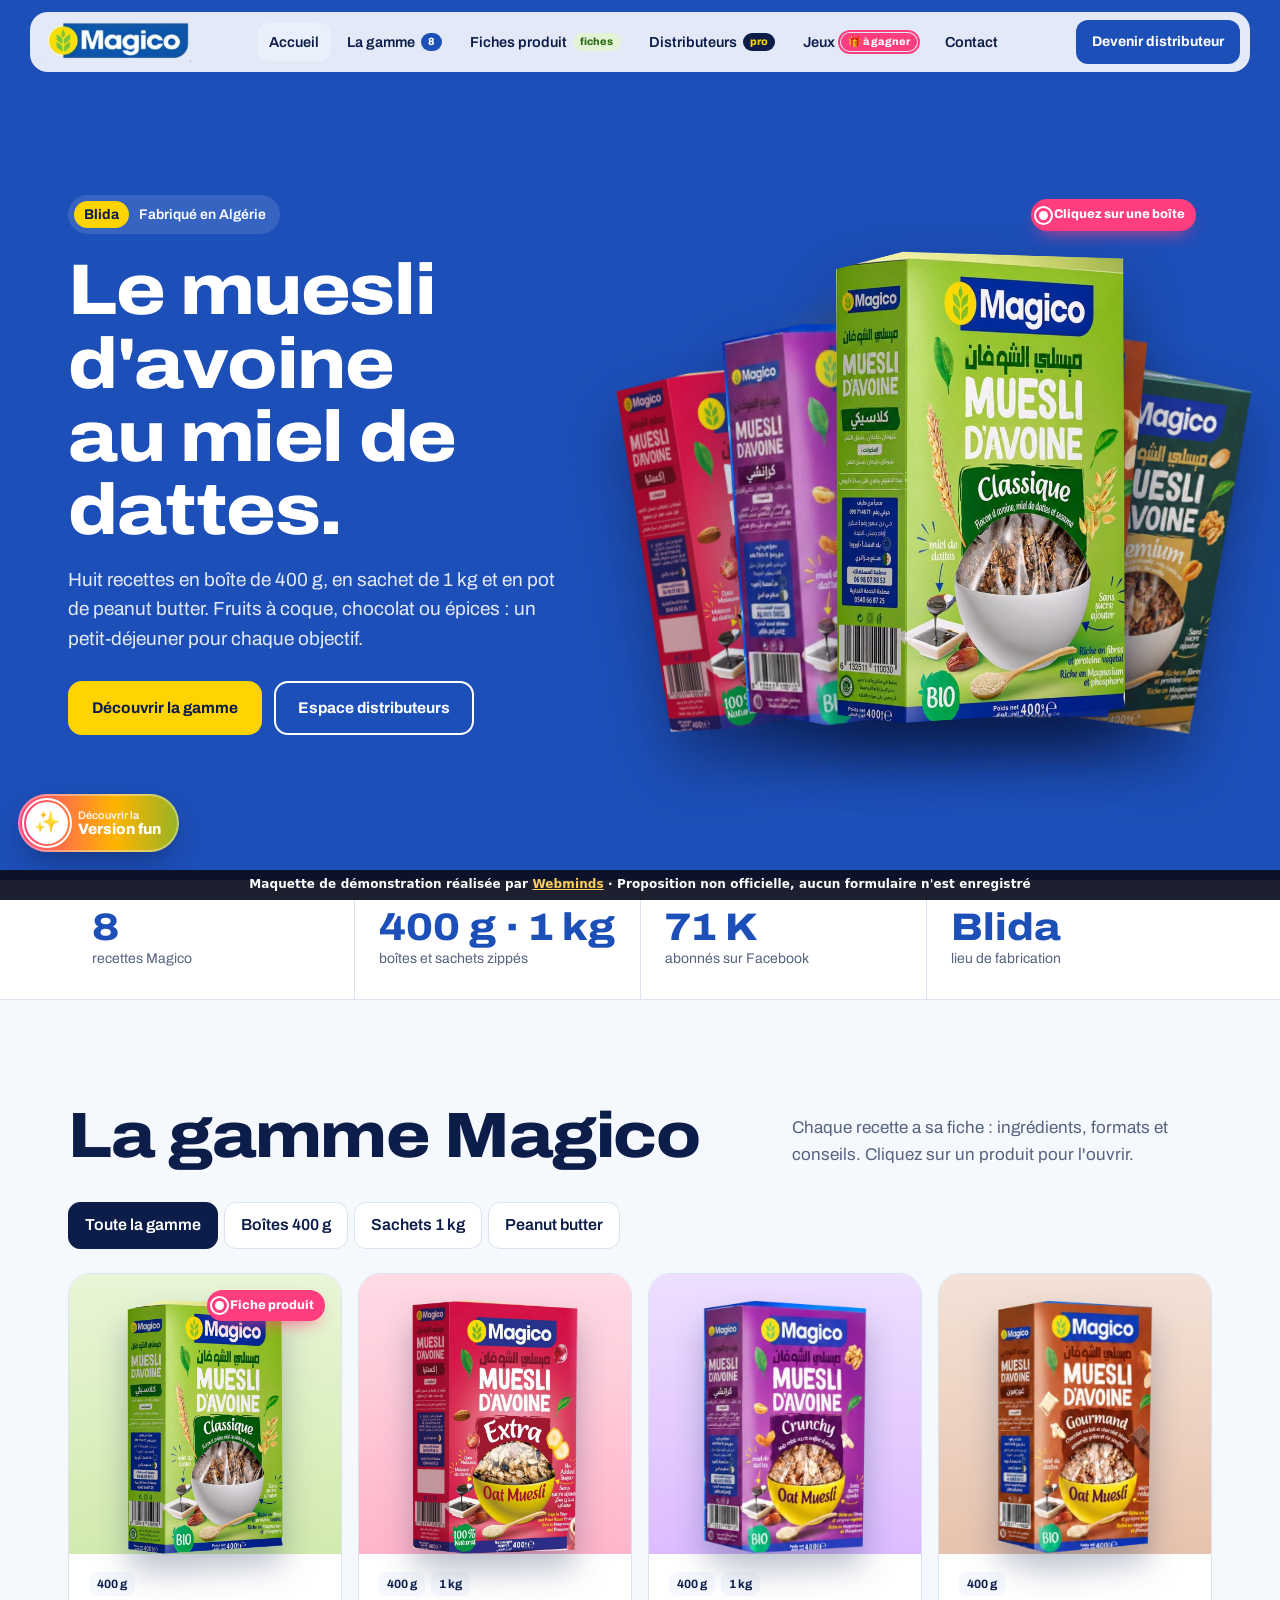
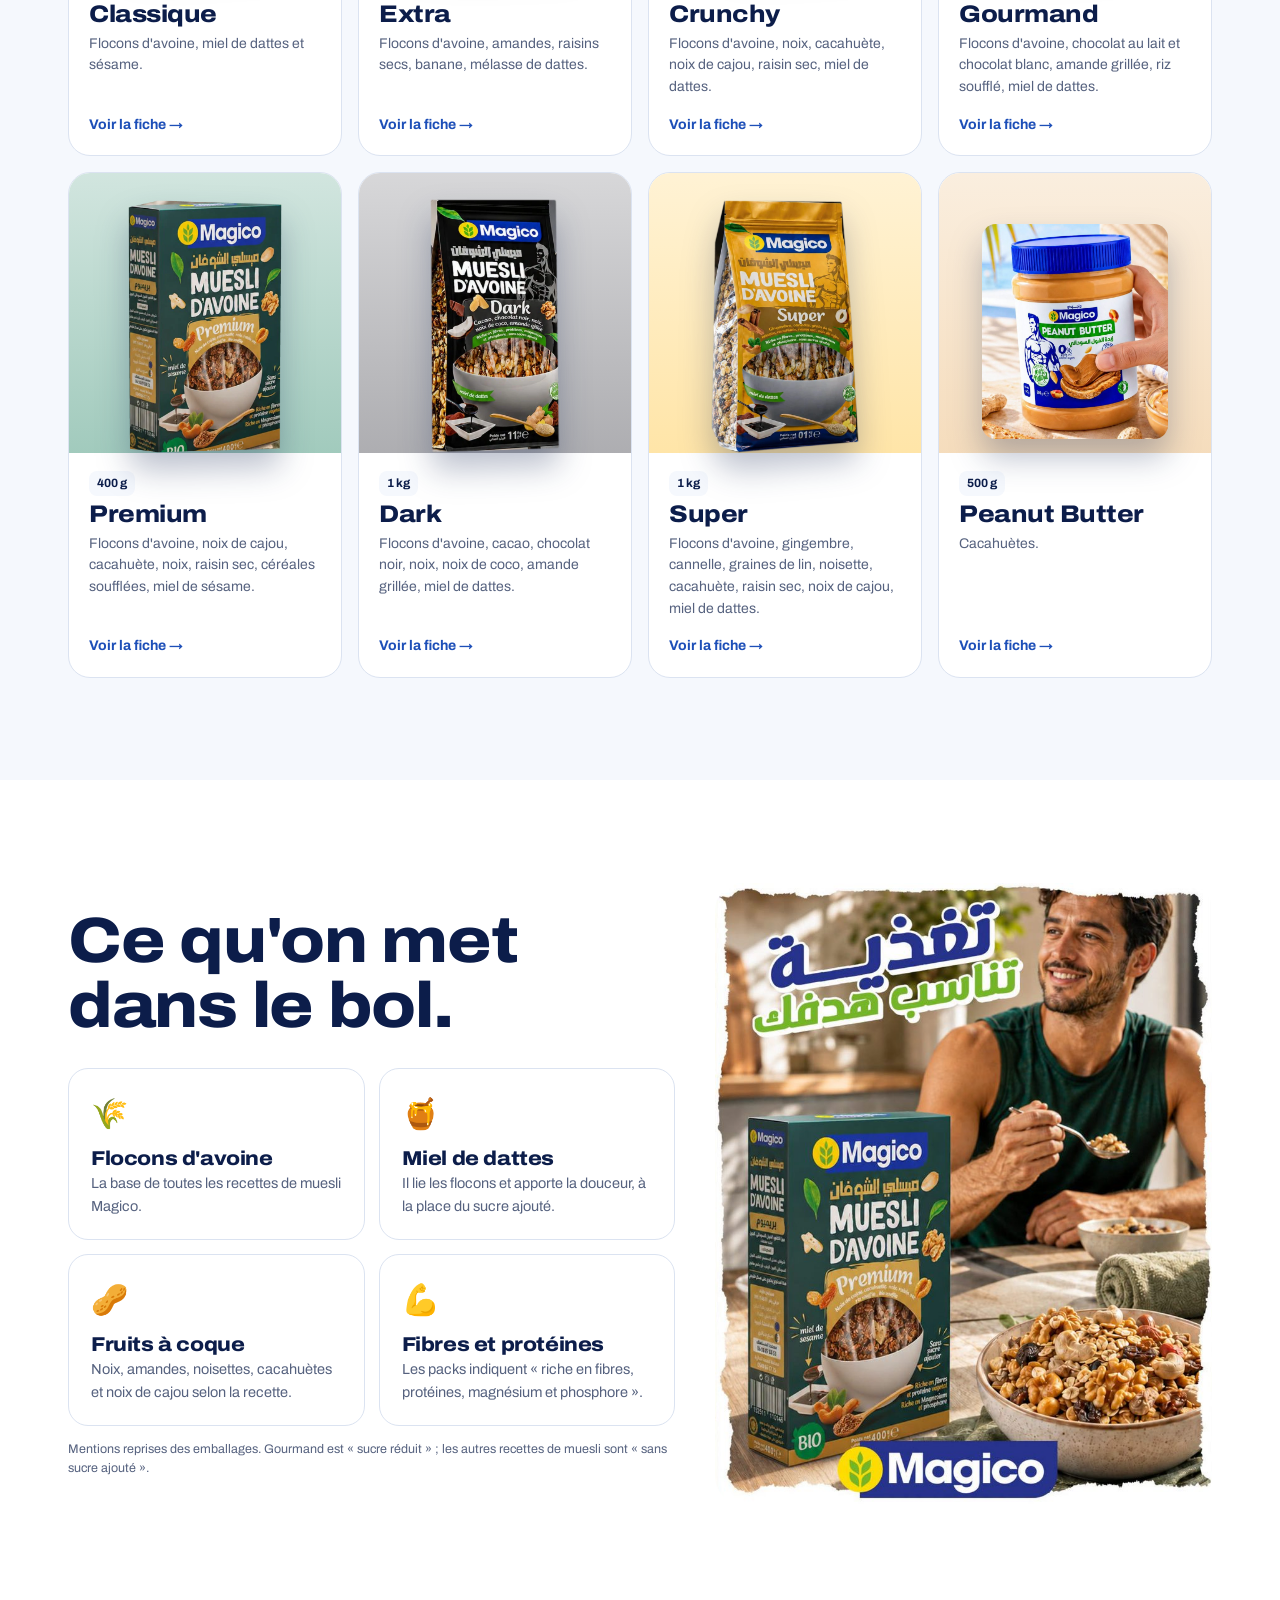
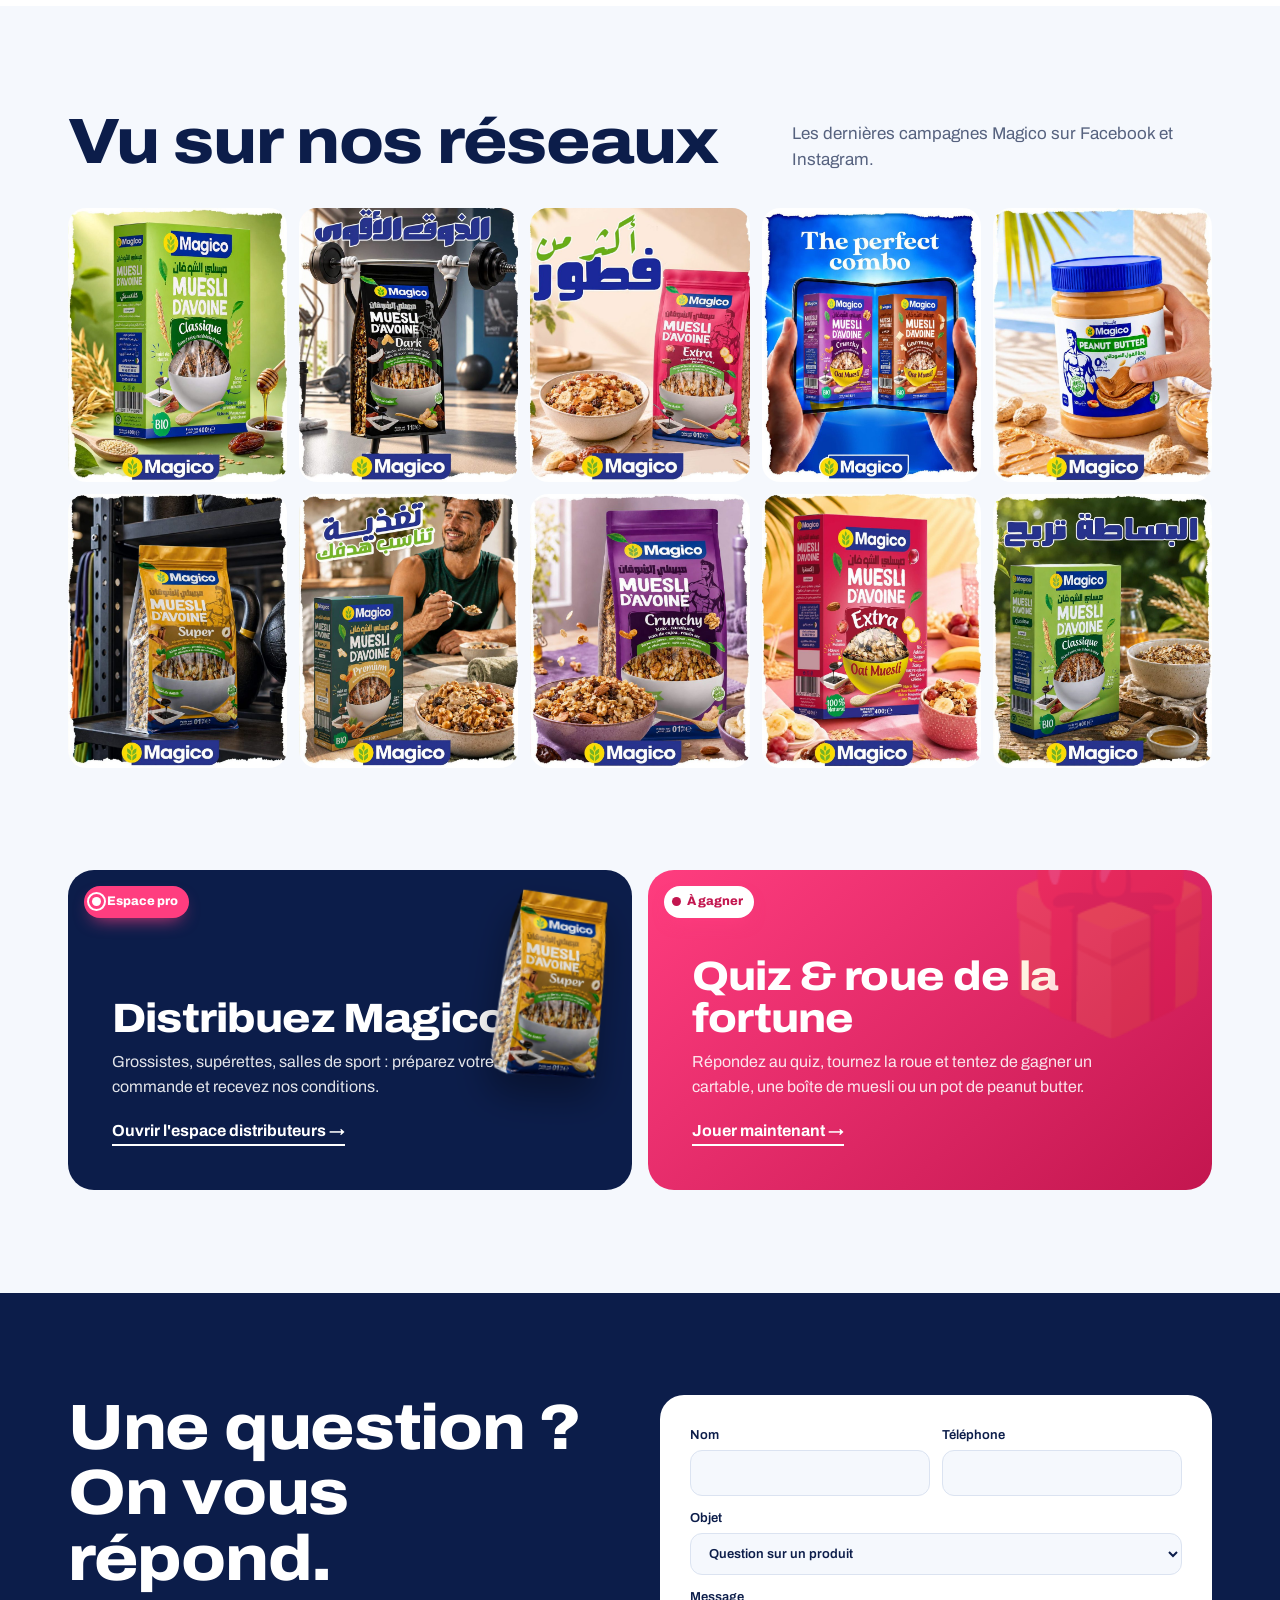
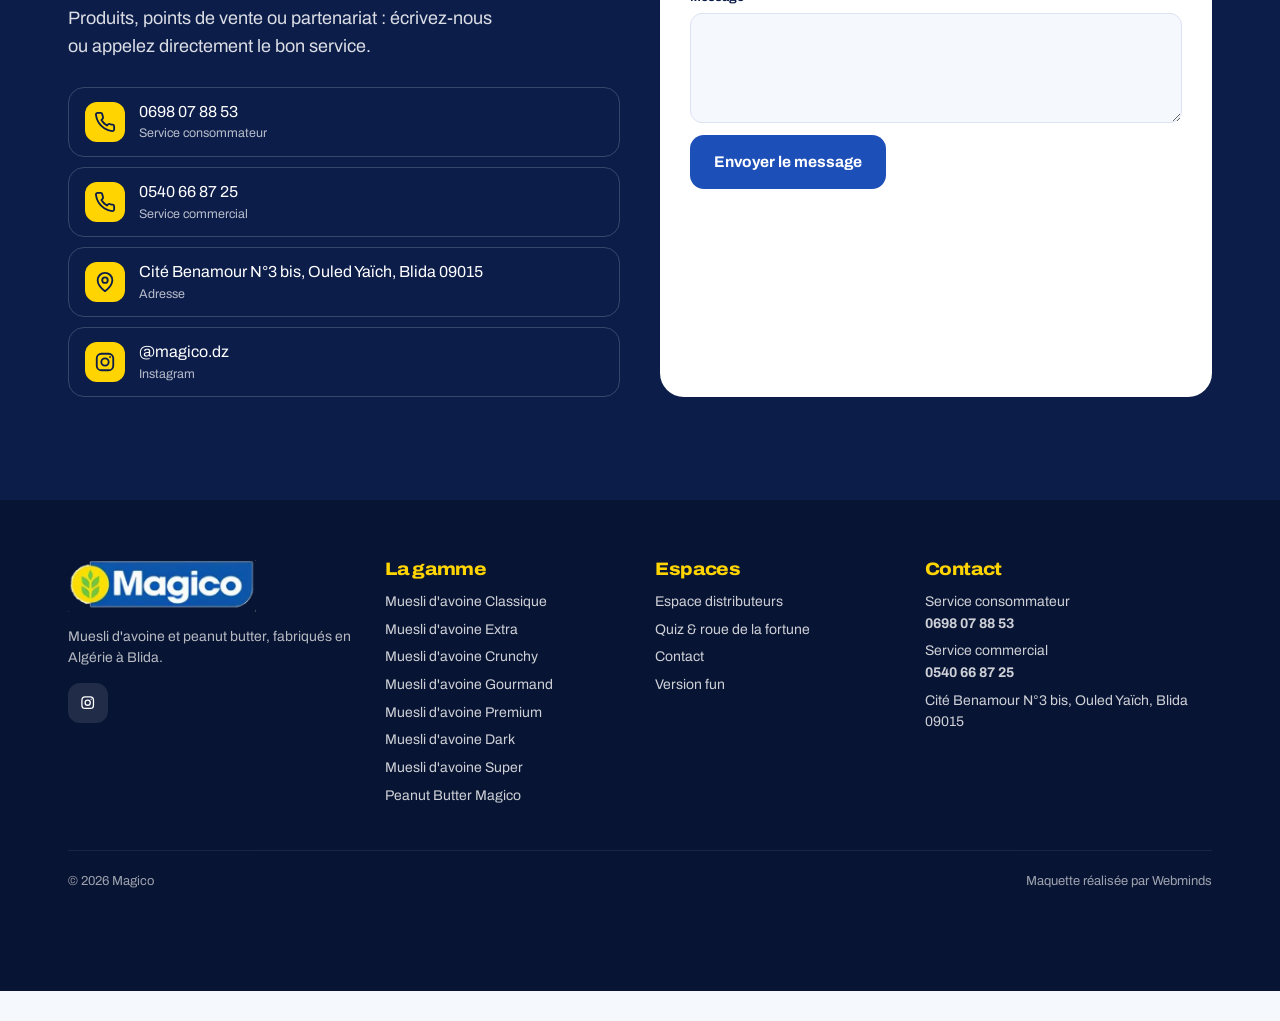
==== commit 5b8ff7bb: "Bandeau maquette de démonstration + noindex" ====
--- a/index.html
+++ b/index.html
@@ -6,7 +6,7 @@
 <link rel="stylesheet" href="style.css"><link rel="icon" href="img/logo-magico.png">
 <title>Magico — Muesli d'avoine fabriqué à Blida</title>
 <meta name="description" content="Magico : muesli d'avoine au miel de dattes (Classique, Extra, Crunchy, Gourmand, Premium, Dark, Super) et peanut butter. Fabriqué en Algérie, à Blida.">
-</head><body data-v="corp">
+<meta name="robots" content="noindex, nofollow"><!--wm-demo--></head><body data-v="corp">
 <div id="hdr"></div>
 <main id="main">
 <section class="c-hero"><div class="wrap in">
@@ -78,4 +78,5 @@
 document.getElementById('cinfo').innerHTML='<a href="'+CONTACT.consoTel+'">'+IC.phone+'<span>'+CONTACT.conso+'<small>Service consommateur</small></span></a><a href="'+CONTACT.comTel+'">'+IC.phone+'<span>'+CONTACT.com+'<small>Service commercial</small></span></a><a href="'+CONTACT.map+'" target="_blank" rel="noopener">'+IC.pin+'<span>'+CONTACT.addr+'<small>Adresse</small></span></a><a href="'+CONTACT.ig+'" target="_blank" rel="noopener">'+IC.ig+'<span>@magico.dz<small>Instagram</small></span></a>';document.getElementById('cform').onsubmit=e=>{e.preventDefault();okForm(e.target,'Message envoyé, merci !')};
 reveal();
 </script>
-</body></html>
+<div id="wm-demo" role="note" style="position:fixed;left:0;right:0;bottom:0;z-index:2147483000;background:rgba(10,14,30,.92);color:#fff;font:600 12px/1.3 system-ui,-apple-system,Segoe UI,Roboto,sans-serif;text-align:center;padding:7px 12px calc(7px + env(safe-area-inset-bottom,0px));letter-spacing:.01em">Maquette de démonstration réalisée par <a href="https://webminds.dz" style="color:#ffcf5a;text-decoration:underline" target="_blank" rel="noopener">Webminds</a> · Proposition non officielle, aucun formulaire n'est enregistré</div>
+<script>(function(){function f(){var b=document.getElementById('wm-demo');if(!b)return;var h=b.offsetHeight;document.body.style.paddingBottom=(parseFloat(getComputedStyle(document.body).paddingBottom)||0)+h+'px';document.querySelectorAll('body *').forEach(function(e){if(e===b||b.contains(e))return;var s=getComputedStyle(e);if(s.position!=='fixed')return;var bt=parseFloat(s.bottom);if(!isNaN(bt)&&bt<120&&s.bottom!=='auto'&&e.offsetHeight<window.innerHeight*.6){e.style.bottom=(bt+h)+'px'}})}if(document.readyState==='complete')f();else addEventListener('load',f)})();</script><!--wm-demo--></body></html>
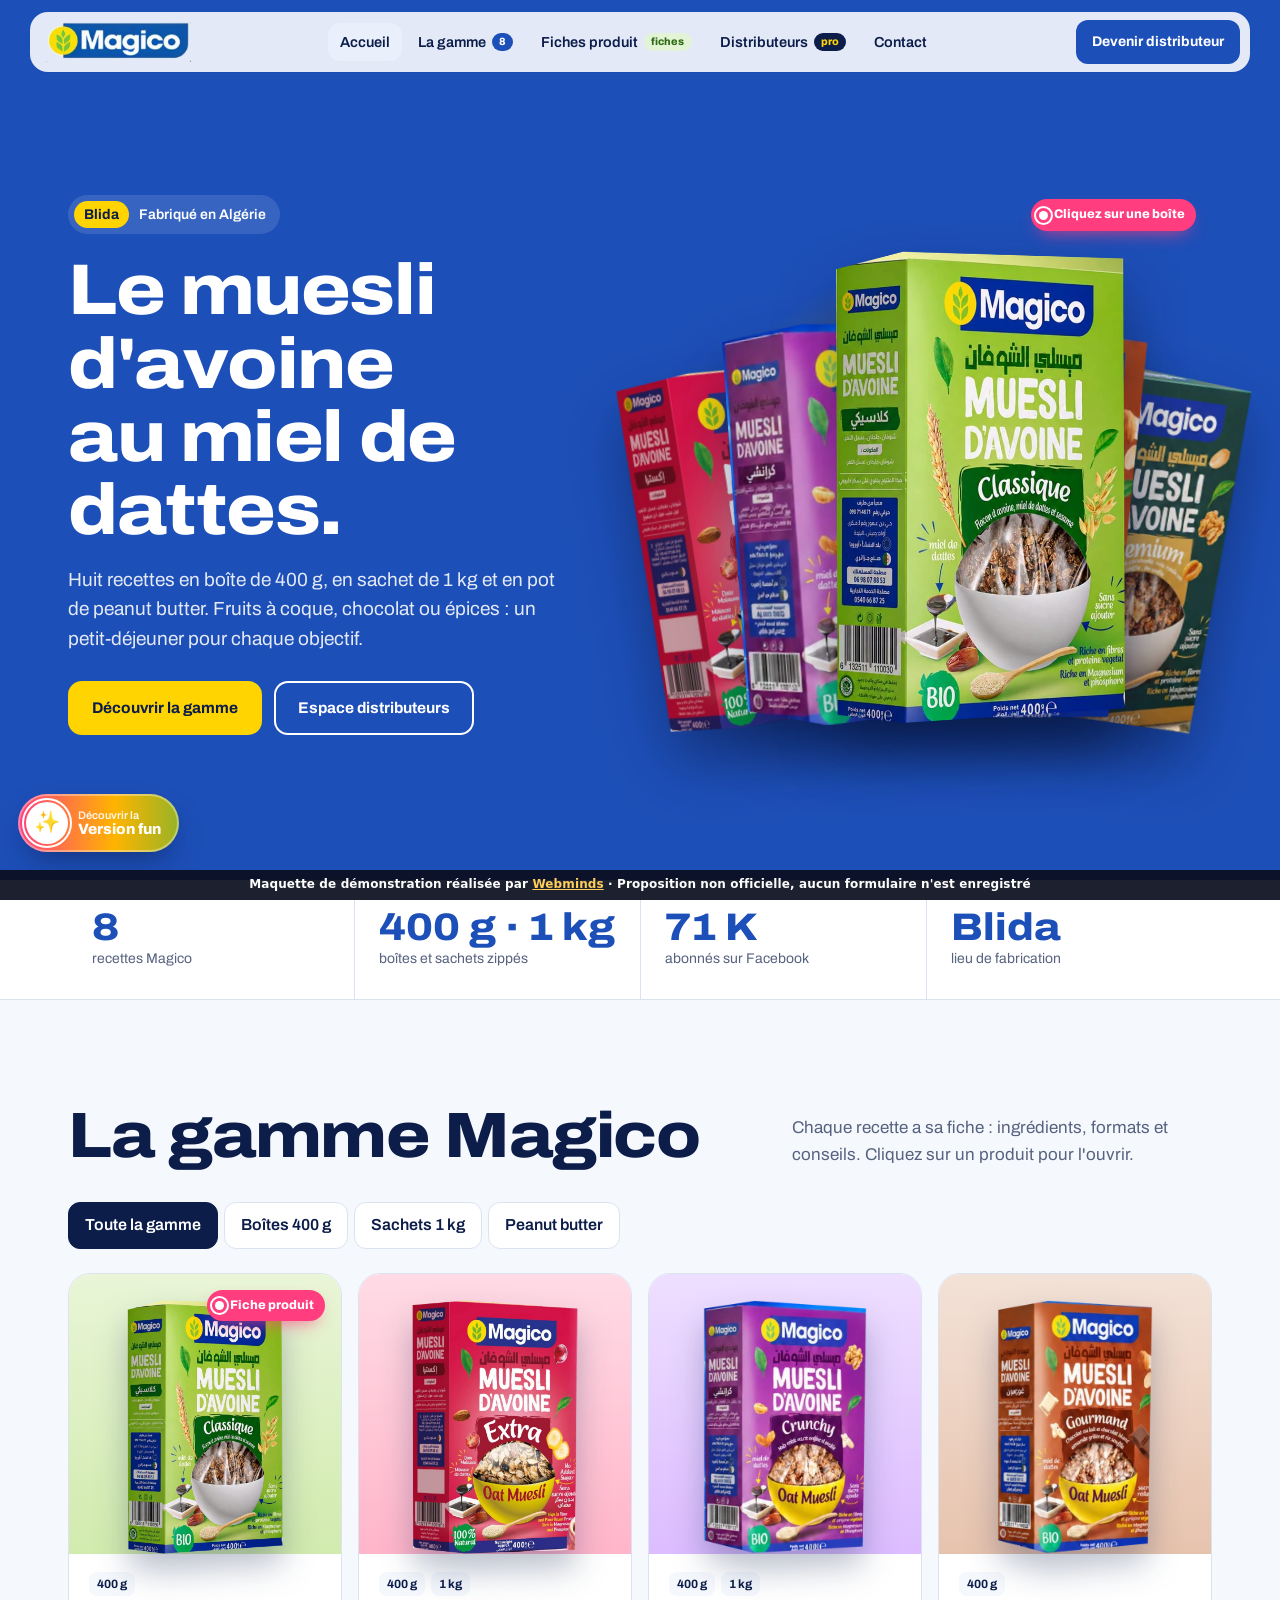
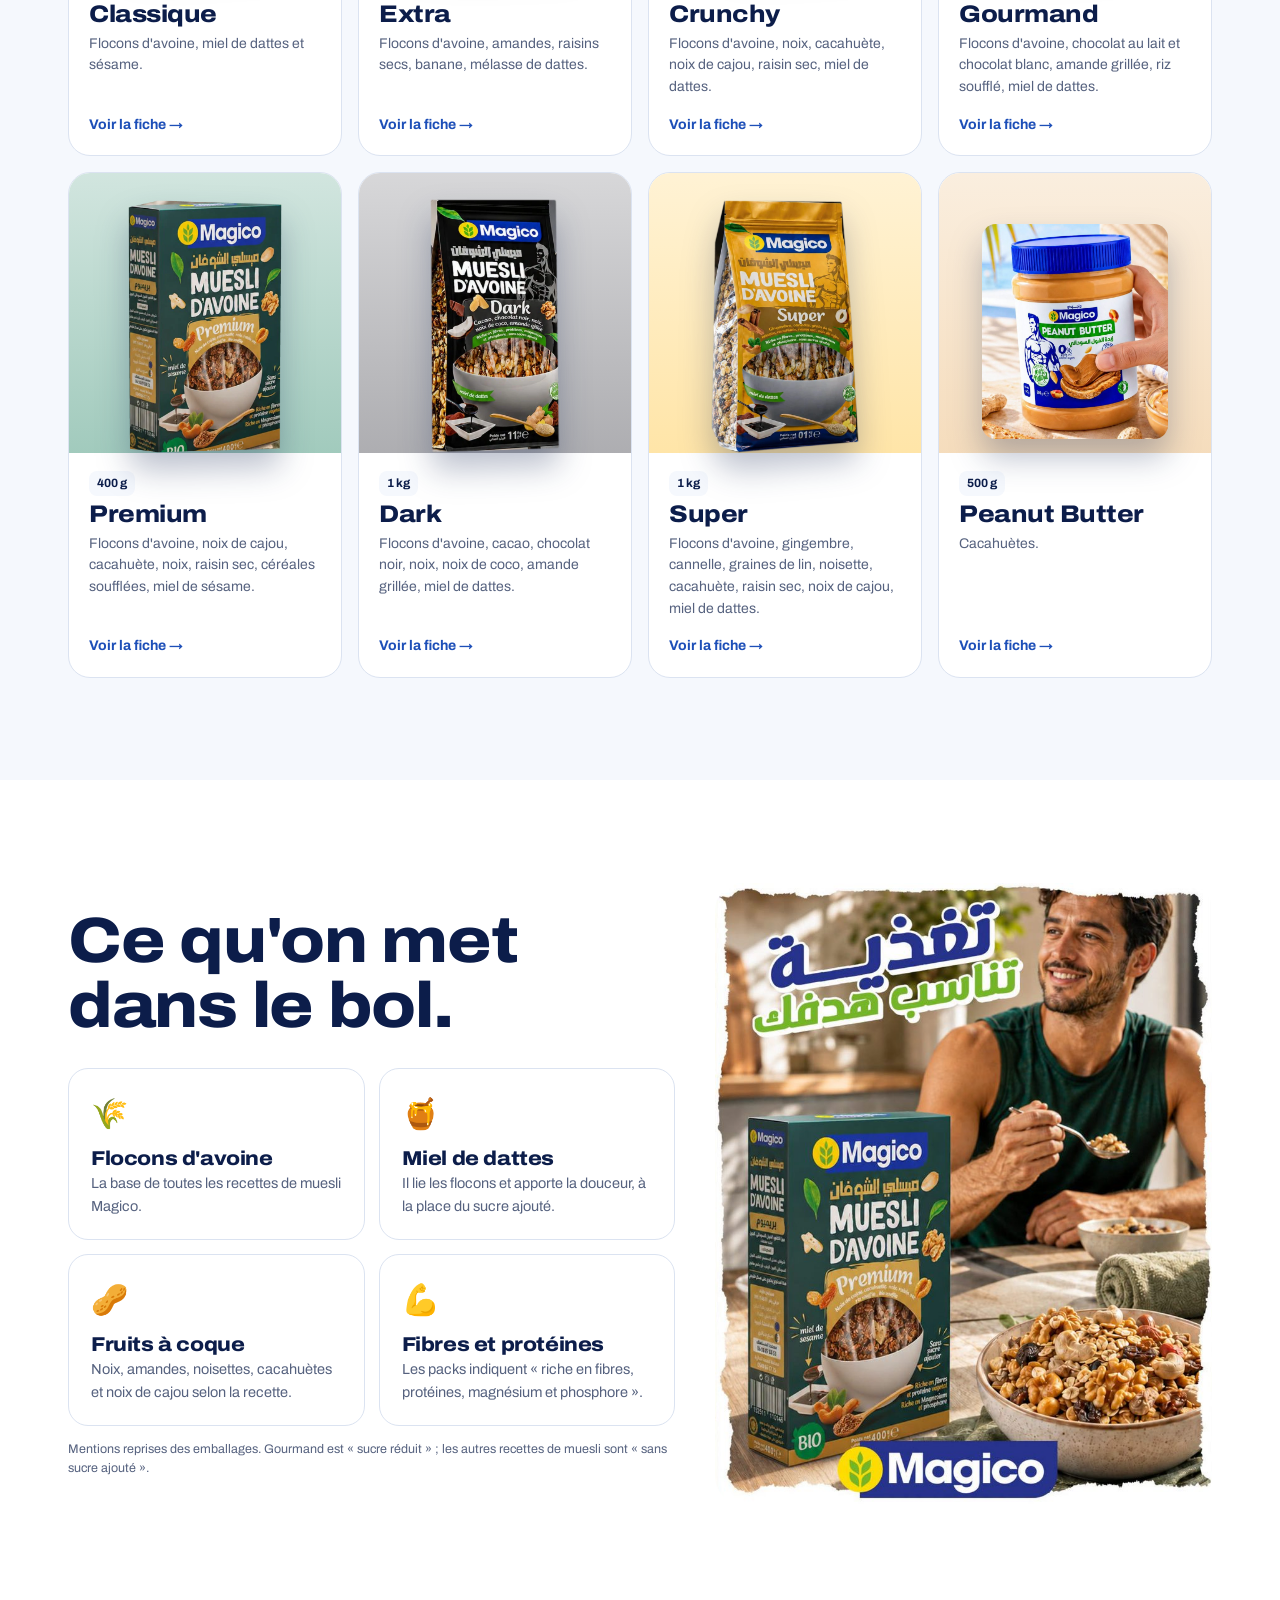
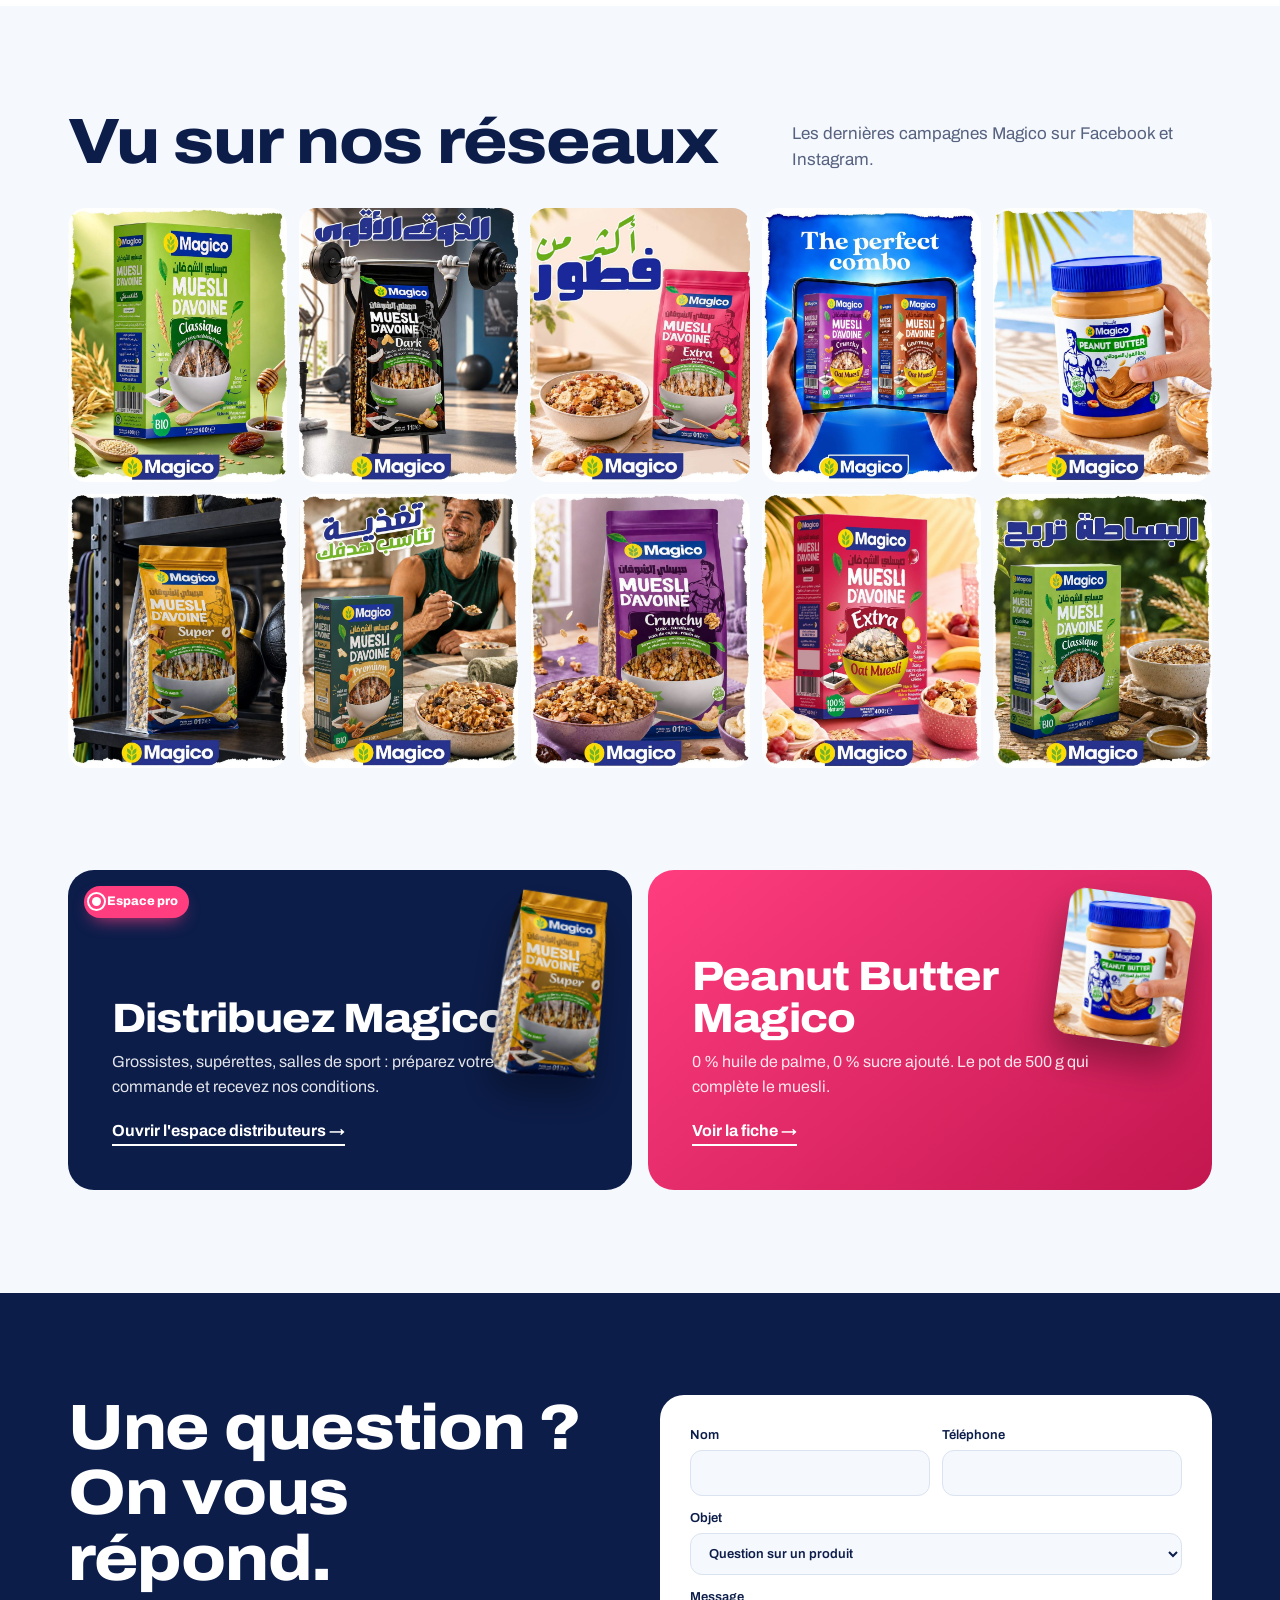
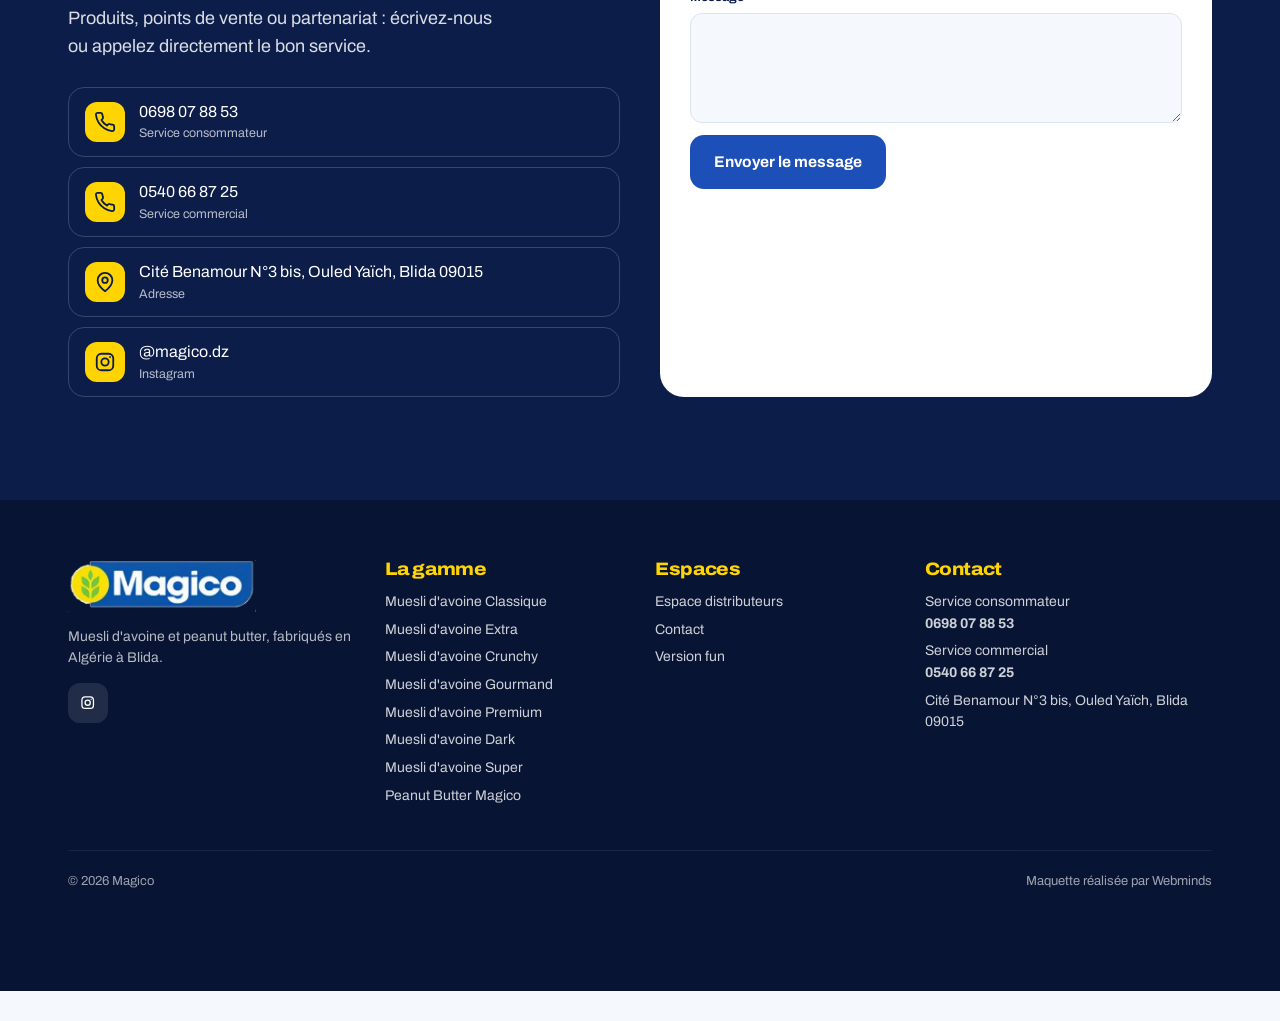
==== commit 3de39ef6: "Retrait du jeu concours (quiz + roue)" ====
--- a/index.html
+++ b/index.html
@@ -52,7 +52,7 @@
 
 <section style="padding-top:0"><div class="wrap duo">
  <a class="blk a rv" href="distributeurs.html"><img class="pk" src="img/super-sac.webp" alt=""><span class="tap tl"><i></i>Espace pro</span><h3>Distribuez Magico</h3><p>Grossistes, supérettes, salles de sport : préparez votre commande et recevez nos conditions.</p><span class="go">Ouvrir l'espace distributeurs →</span></a>
- <a class="blk b rv" href="jeux.html"><span class="big" aria-hidden="true">🎁</span><span class="tap tl" style="background:#fff;color:#c3164f"><i style="background:#c3164f"></i>À gagner</span><h3>Quiz & roue de la fortune</h3><p>Répondez au quiz, tournez la roue et tentez de gagner un cartable, une boîte de muesli ou un pot de peanut butter.</p><span class="go">Jouer maintenant →</span></a>
+ <a class="blk b rv" href="produit.html?p=peanut"><img class="pk" src="img/peanut.jpg" alt="" style="border-radius:16px;height:46%"><h3>Peanut Butter Magico</h3><p>0 % huile de palme, 0 % sucre ajouté. Le pot de 500 g qui complète le muesli.</p><span class="go">Voir la fiche →</span></a>
 </div></section>
 <section class="contact" id="contact"><div class="wrap cg">
  <div><h2>Une question ?<br>On vous répond.</h2><p style="margin-top:14px;opacity:.85;font-size:18px;max-width:440px">Produits, points de vente ou partenariat : écrivez-nous ou appelez directement le bon service.</p>
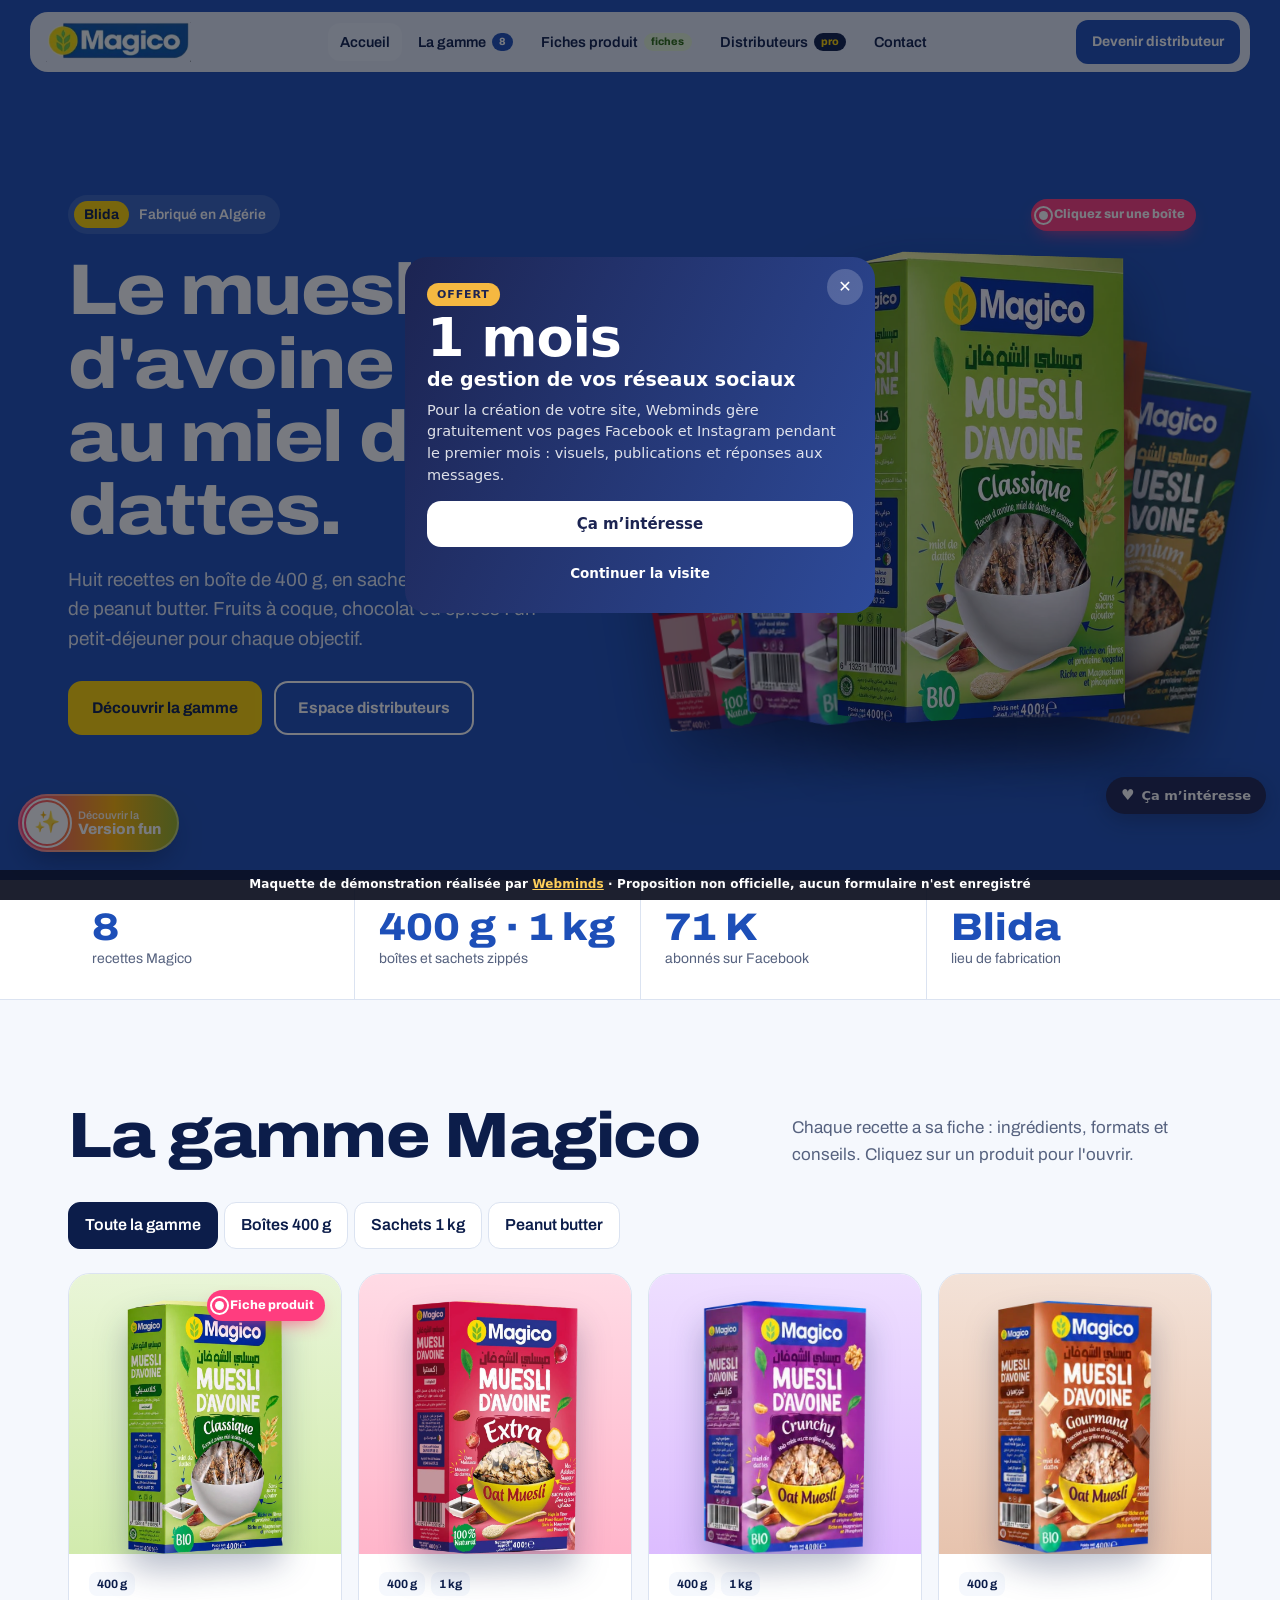
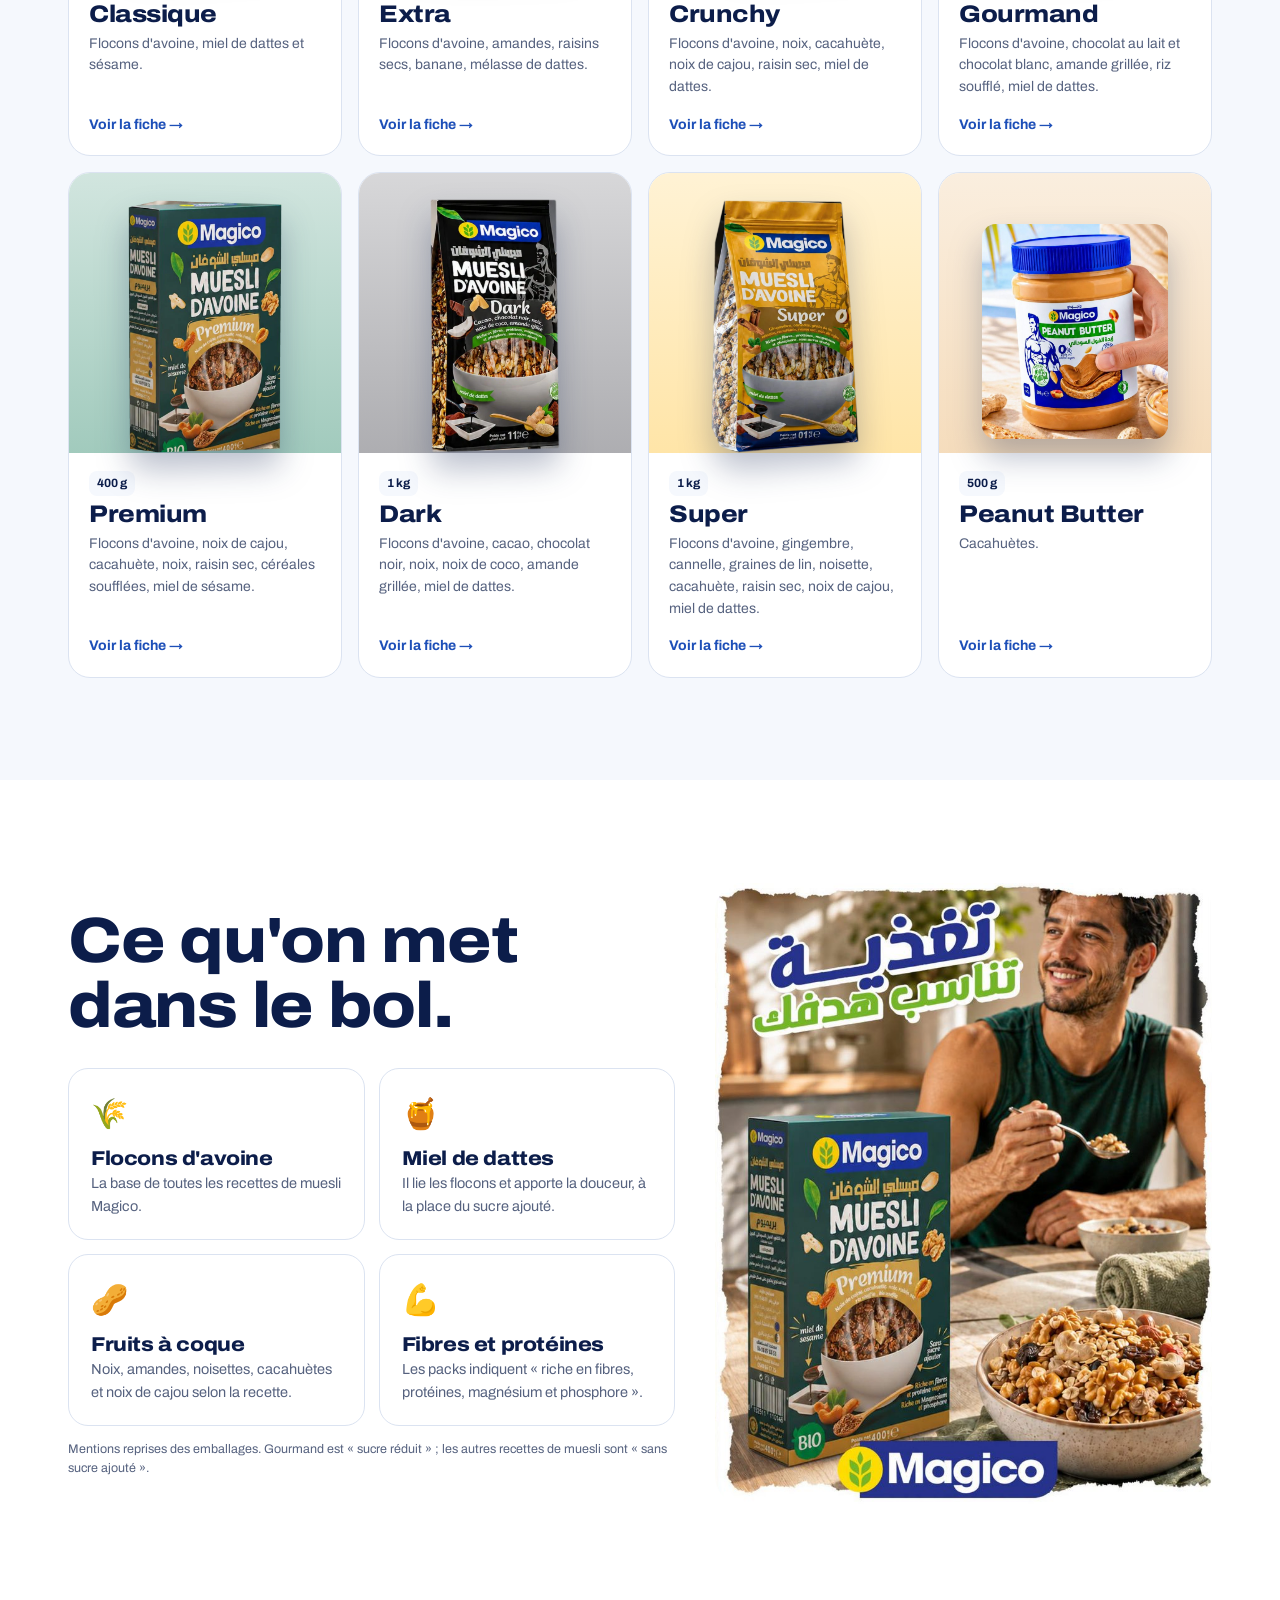
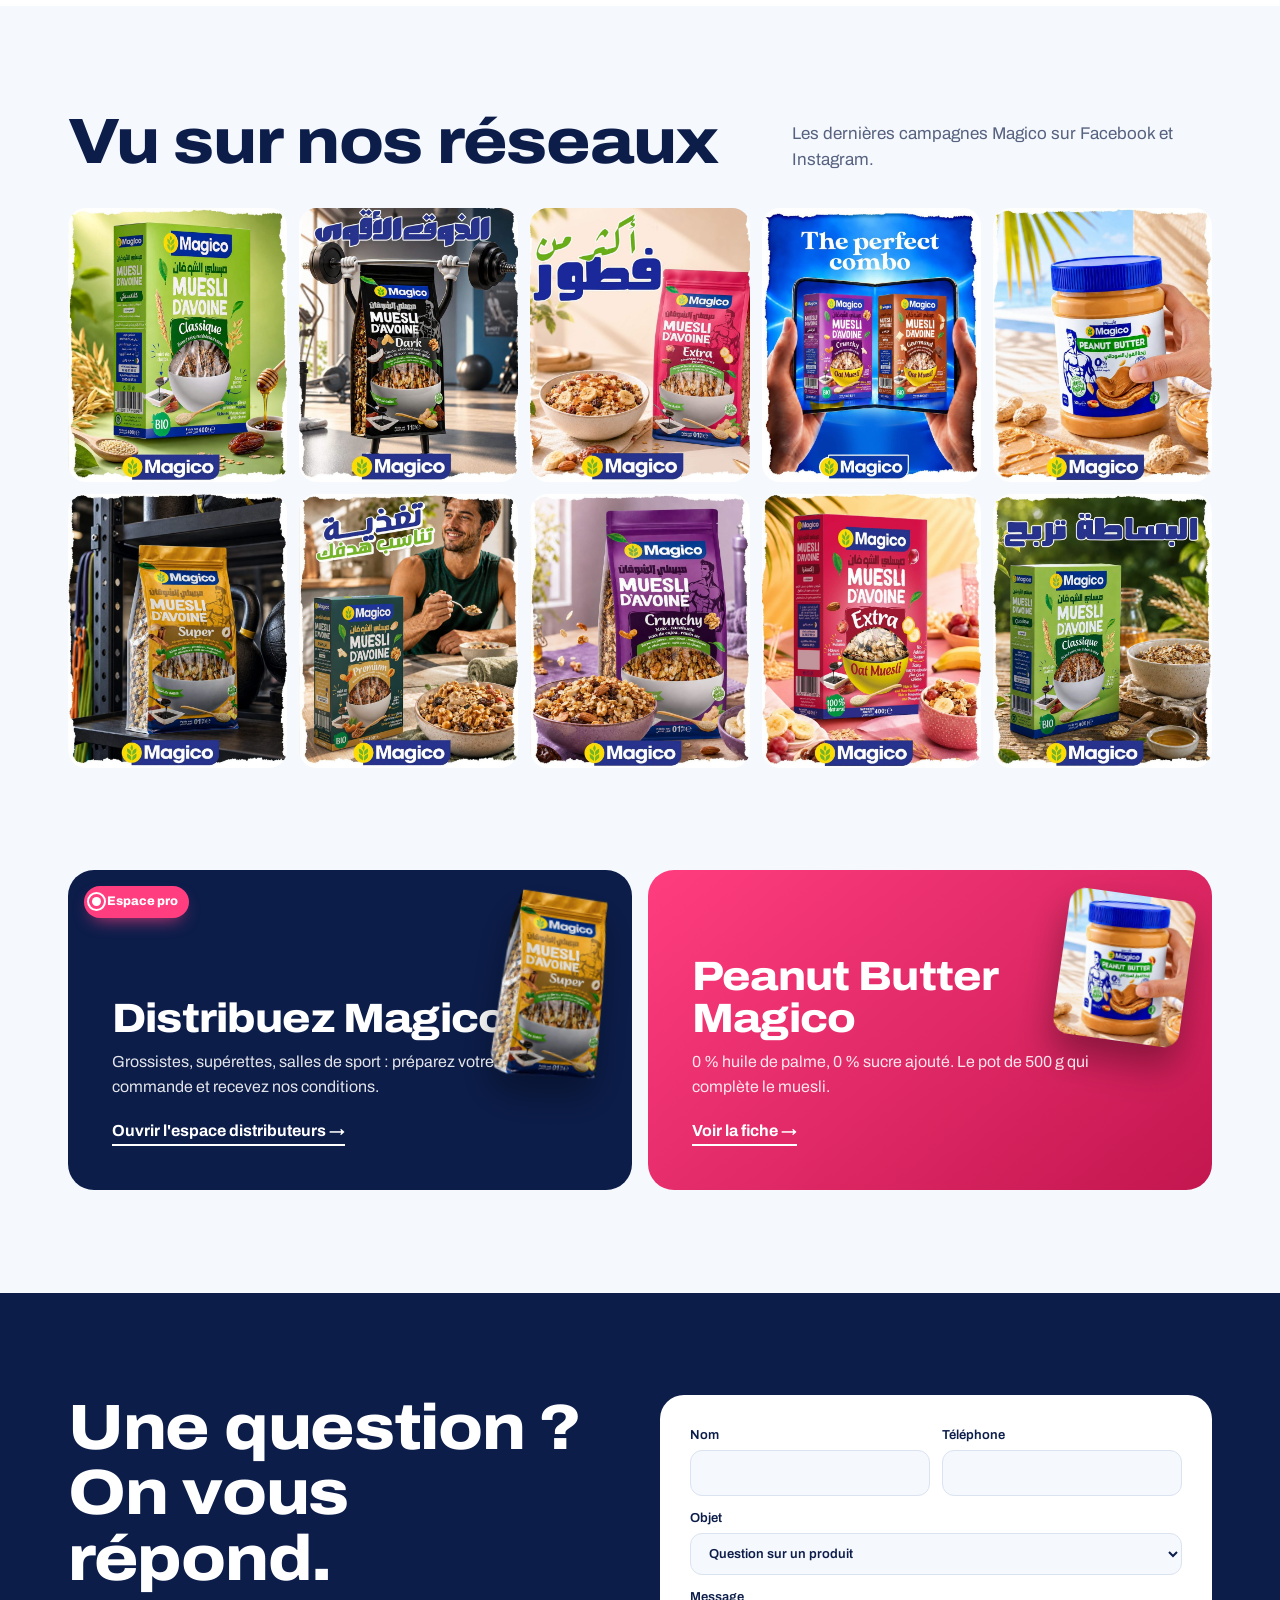
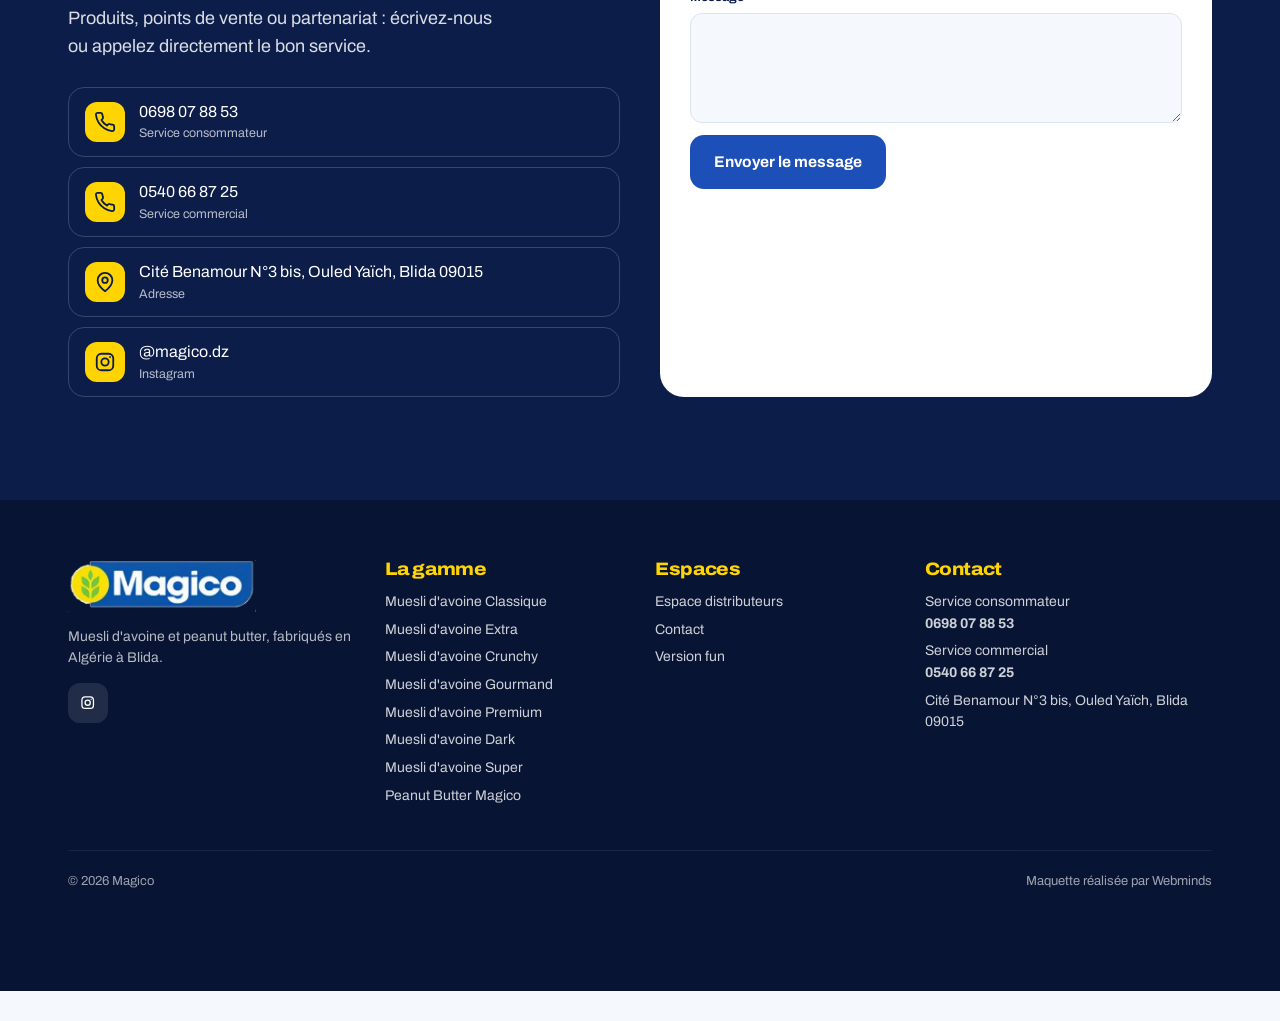
==== commit 129a0186: "Pop-up « 1 mois de réseaux sociaux offert » et bouton « Ça m'intéresse » (envoi WhatsApp)" ====
--- a/index.html
+++ b/index.html
@@ -79,4 +79,41 @@
 reveal();
 </script>
 <div id="wm-demo" role="note" style="position:fixed;left:0;right:0;bottom:0;z-index:2147483000;background:rgba(10,14,30,.92);color:#fff;font:600 12px/1.3 system-ui,-apple-system,Segoe UI,Roboto,sans-serif;text-align:center;padding:7px 12px calc(7px + env(safe-area-inset-bottom,0px));letter-spacing:.01em">Maquette de démonstration réalisée par <a href="https://webminds.dz" style="color:#ffcf5a;text-decoration:underline" target="_blank" rel="noopener">Webminds</a> · Proposition non officielle, aucun formulaire n'est enregistré</div>
-<script>(function(){function f(){var b=document.getElementById('wm-demo');if(!b)return;var h=b.offsetHeight;document.body.style.paddingBottom=(parseFloat(getComputedStyle(document.body).paddingBottom)||0)+h+'px';document.querySelectorAll('body *').forEach(function(e){if(e===b||b.contains(e))return;var s=getComputedStyle(e);if(s.position!=='fixed')return;var bt=parseFloat(s.bottom);if(!isNaN(bt)&&bt<120&&s.bottom!=='auto'&&e.offsetHeight<window.innerHeight*.6){e.style.bottom=(bt+h)+'px'}})}if(document.readyState==='complete')f();else addEventListener('load',f)})();</script><!--wm-demo--></body></html>
+<script>(function(){function f(){var b=document.getElementById('wm-demo');if(!b)return;var h=b.offsetHeight;document.body.style.paddingBottom=(parseFloat(getComputedStyle(document.body).paddingBottom)||0)+h+'px';document.querySelectorAll('body *').forEach(function(e){if(e===b||b.contains(e))return;var s=getComputedStyle(e);if(s.position!=='fixed')return;var bt=parseFloat(s.bottom);if(!isNaN(bt)&&bt<120&&s.bottom!=='auto'&&e.offsetHeight<window.innerHeight*.6){e.style.bottom=(bt+h)+'px'}})}if(document.readyState==='complete')f();else addEventListener('load',f)})();</script><!--wm-demo--><script data-wml>(function(){if(window.__wmL)return;window.__wmL=1;
+var C={"p": "Magico", "mail": null, "wa": "213797372452", "v": [["/", "Version corporate", "Claire et rassurante"]]};
+function ready(f){document.readyState==='loading'?document.addEventListener('DOMContentLoaded',f):f()}
+ready(function(){
+var css='.wmL-b{position:fixed;right:14px;bottom:calc(56px + env(safe-area-inset-bottom));z-index:2147483000;border:0;border-radius:999px;background:#1C2452;color:#fff;font:700 13px/1 system-ui,-apple-system,Segoe UI,Roboto,sans-serif;padding:11px 15px;box-shadow:0 6px 22px rgba(20,30,60,.35);cursor:pointer;display:flex;align-items:center;gap:7px}'
++'@media(max-width:520px){.wmL-b{bottom:calc(112px + env(safe-area-inset-bottom));font-size:12.5px;padding:10px 13px}}'
++'.wmL-m{position:fixed;inset:0;z-index:2147483001;background:rgba(10,14,25,.55);display:none;align-items:flex-end;justify-content:center;font-family:system-ui,-apple-system,Segoe UI,Roboto,sans-serif}.wmL-m.on{display:flex}@media(min-width:700px){.wmL-m{align-items:center;padding:20px}}'
++'.wmL-x{box-sizing:border-box;position:relative;background:#fff;color:#1C2452;width:100%;max-width:470px;max-height:92vh;overflow:auto;border-radius:22px 22px 0 0;padding:24px 22px calc(22px + env(safe-area-inset-bottom));text-align:left}@media(min-width:700px){.wmL-x{border-radius:22px}}'
++'.wmL-x *{box-sizing:border-box}.wmL-c{position:absolute;top:12px;right:12px;width:36px;height:36px;border:0;border-radius:50%;background:#F0F2F1;font-size:16px;cursor:pointer;color:#1C2452}'
++'.wmL-x h3{font:800 26px/1.1 system-ui,-apple-system,sans-serif;margin:4px 40px 10px 0;color:inherit}.wmL-x p{margin:0 0 14px;line-height:1.5;font-size:14.5px;opacity:.85}'
++'.wmL-o{background:linear-gradient(115deg,#1C2452,#2E4B9A);color:#fff}.wmL-o .wmL-c{background:rgba(255,255,255,.2);color:#fff}.wmL-big{font:900 54px/.95 system-ui,-apple-system,sans-serif;letter-spacing:-.02em;margin:6px 0 2px}.wmL-big small{display:block;font-size:19px;font-weight:700;letter-spacing:0;margin-top:6px}'
++'.wmL-tag{display:inline-block;background:#F5B841;color:#1C2452;font:800 11px system-ui,sans-serif;letter-spacing:.08em;border-radius:999px;padding:5px 10px}'
++'.wmL-btn{display:flex;align-items:center;justify-content:center;width:100%;border:0;border-radius:14px;padding:14px;font:800 15px system-ui,-apple-system,sans-serif;cursor:pointer;margin-top:8px}.wmL-w{background:#fff;color:#1C2452}.wmL-g{background:#1FAF55;color:#fff}.wmL-n{background:#1C2452;color:#fff}.wmL-l{background:transparent;color:inherit;font-weight:600;font-size:13.5px;padding:10px}'
++'.wmL-s{font:700 11.5px system-ui,sans-serif;text-transform:uppercase;letter-spacing:.06em;opacity:.6;margin:12px 0 8px}.wmL-ch{display:grid;gap:8px}.wmL-ch label{display:flex;align-items:center;gap:10px;border:1.5px solid #E2E6E3;border-radius:12px;padding:11px 12px;cursor:pointer;font-size:14px;font-weight:600}.wmL-ch label small{display:block;font-weight:500;opacity:.65;font-size:12px}.wmL-ch input{width:18px;height:18px;flex:none;accent-color:#1FAF55}'
++'.wmL-f{display:grid;gap:8px;margin:12px 0 6px}.wmL-f input{border:1.5px solid #E2E6E3;border-radius:12px;padding:12px;font:500 16px system-ui,sans-serif;color:#1C2452;background:#fff;-webkit-user-select:text!important;user-select:text!important;width:100%}'
++'.wmL-ok{text-align:center}.wmL-ok i{display:grid;place-items:center;width:64px;height:64px;margin:6px auto 12px;border-radius:50%;background:#E8F7EE;color:#1FAF55;font-style:normal;font-size:30px}';
+var st=document.createElement('style');st.textContent=css;document.head.appendChild(st);
+function ss(k,v){try{if(v===undefined)return sessionStorage.getItem(k);sessionStorage.setItem(k,v)}catch(e){}}
+var p=location.pathname,cur=0;C.v.forEach(function(v,i){if(v[0]!=='/'&&p.indexOf(v[0])===0)cur=i});
+var off=document.createElement('div');off.className='wmL-m';off.innerHTML='<div class="wmL-x wmL-o" role="dialog" aria-modal="true"><button class="wmL-c" type="button" aria-label="Fermer">✕</button><span class="wmL-tag">OFFERT</span><div class="wmL-big">1 mois<small>de gestion de vos réseaux sociaux</small></div><p style="margin-top:12px">Pour la création de votre site, Webminds gère gratuitement vos pages Facebook et Instagram pendant le premier mois : visuels, publications et réponses aux messages.</p><button class="wmL-btn wmL-w" type="button" data-i>Ça m’intéresse</button><button class="wmL-btn wmL-l" type="button" data-c>Continuer la visite</button></div>';
+var ch='';C.v.forEach(function(v,i){ch+='<label><input type="radio" name="wmLv" value="'+v[1]+'"'+(i===cur?' checked':'')+'><span>'+v[1]+(v[2]?'<small>'+v[2]+'</small>':'')+'</span></label>'});
+var it=document.createElement('div');it.className='wmL-m';it.innerHTML='<div class="wmL-x" role="dialog" aria-modal="true"><button class="wmL-c" type="button" aria-label="Fermer">✕</button><div data-s1><h3>Cette maquette vous plaît ?</h3><p>Choisissez la version qui vous intéresse : Webminds vous recontacte pour vous la présenter.</p>'+(C.v.length>1?'<div class="wmL-s">La version préférée</div><div class="wmL-ch">'+ch+'</div>':'')+'<div class="wmL-s">En plus</div><div class="wmL-ch"><label><input type="checkbox" value="Gestion des réseaux sociaux (1 mois offert)"><span>Réseaux sociaux<small>1 mois de gestion offert avec le site</small></span></label></div><div class="wmL-f"><input name="n" placeholder="Votre nom" autocomplete="name"><input name="t" type="tel" inputmode="tel" placeholder="Votre téléphone (facultatif)" autocomplete="tel"></div><button class="wmL-btn wmL-g" type="button" data-w>Envoyer sur WhatsApp</button>'+(C.mail?'<button class="wmL-btn wmL-l" type="button" data-e>Envoyer par e-mail</button>':'')+'</div><div class="wmL-ok" data-s2 hidden><i>✓</i><h3 style="margin:0 0 8px">Merci !</h3><p>Votre choix a bien été transmis à Webminds. Nous vous recontactons très vite.</p><button class="wmL-btn wmL-n" type="button" data-c>Continuer la visite</button></div></div>';
+document.body.appendChild(off);document.body.appendChild(it);
+var b=document.createElement('button');b.type='button';b.className='wmL-b';b.innerHTML='<b style="font-size:15px">♥</b>Ça m’intéresse';document.body.appendChild(b);
+function op(m){off.classList.remove('on');it.classList.remove('on');m.classList.add('on')}
+[off,it].forEach(function(m){m.addEventListener('click',function(e){if(e.target===m||e.target.closest('.wmL-c')||e.target.closest('[data-c]'))m.classList.remove('on')})});
+b.onclick=function(){op(it)};off.querySelector('[data-i]').onclick=function(){op(it)};
+function msg(){var v=(it.querySelector('input[name=wmLv]:checked')||{}).value||C.v[cur][1],x=[].map.call(it.querySelectorAll('input[type=checkbox]:checked'),function(c){return c.value}),n=it.querySelector('[name=n]').value.trim(),t=it.querySelector('[name=t]').value.trim();
+ return{v:v,x:x,n:n,t:t,txt:'Bonjour Webminds, la maquette '+C.p+' m’intéresse.\nVersion préférée : '+v+(x.length?'\nEn plus : '+x.join(', '):'')+(n?'\nNom : '+n:'')+(t?'\nTéléphone : '+t:'')+'\nLien : '+location.origin+C.v[cur][0]}}
+function mail(m){if(!C.mail)return;try{fetch('https://formsubmit.co/ajax/'+C.mail,{method:'POST',keepalive:true,headers:{'Content-Type':'application/json','Accept':'application/json'},body:JSON.stringify({_subject:'Maquette '+C.p+' : intéressé ('+m.v+')',Prospect:C.p,Version:m.v,Options:m.x.join(', ')||'-',Nom:m.n||'-',Telephone:m.t||'-',Lien:location.origin+C.v[cur][0],_template:'table',_captcha:'false'})}).catch(function(){})}catch(e){}}
+function done(){it.querySelector('[data-s1]').hidden=true;it.querySelector('[data-s2]').hidden=false;ss('wmL-sent','1')}
+it.querySelector('[data-w]').onclick=function(){var m=msg();mail(m);done();location.href='https://wa.me/'+C.wa+'?text='+encodeURIComponent(m.txt)};
+var e=it.querySelector('[data-e]');if(e)e.onclick=function(){mail(msg());done()};
+var sh=ss('wmL-off');addEventListener('scroll',function(){var r=(scrollY+innerHeight)/document.documentElement.scrollHeight;
+ if(!sh&&scrollY>500&&r>.3){sh=1;ss('wmL-off','1');op(off)}
+ if(!ss('wmL-it')&&!ss('wmL-sent')&&sh&&r>.92&&!off.classList.contains('on')){ss('wmL-it','1');op(it)}},{passive:true});
+});})();
+</script></body></html>
